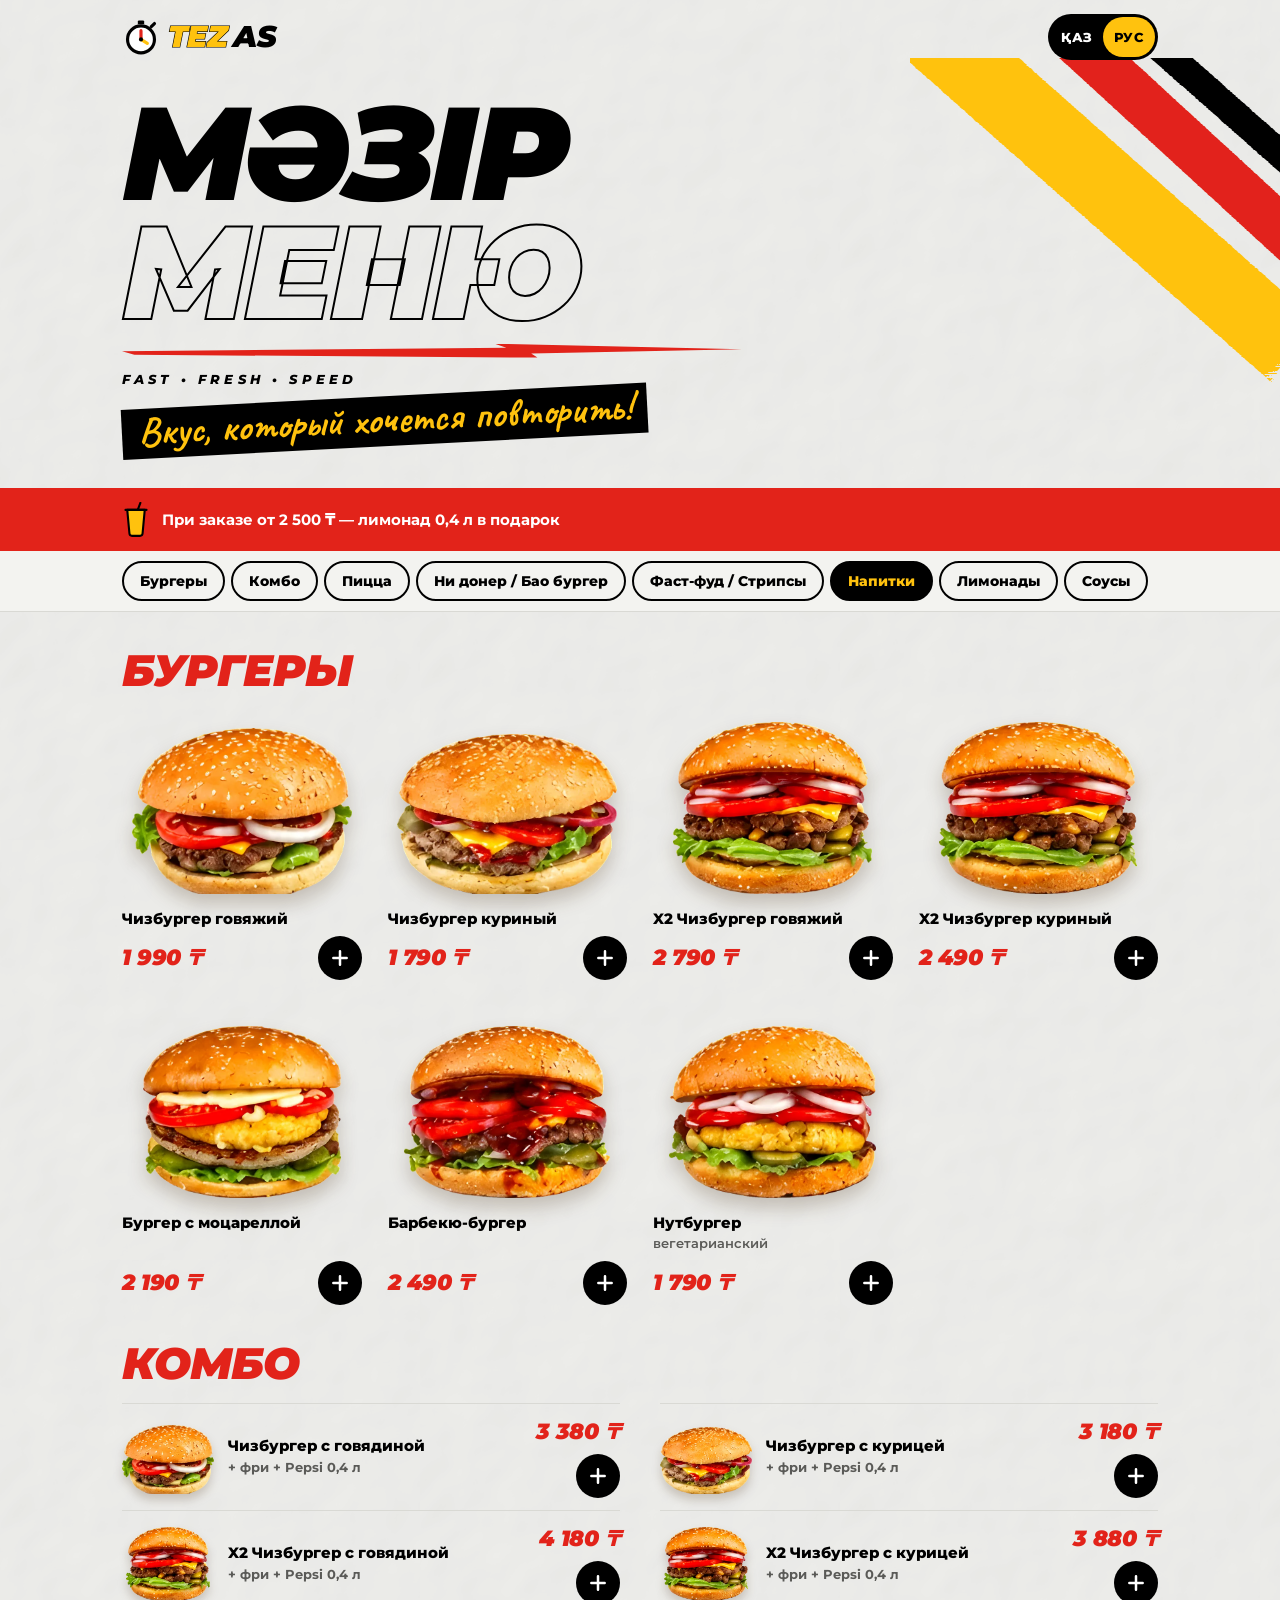
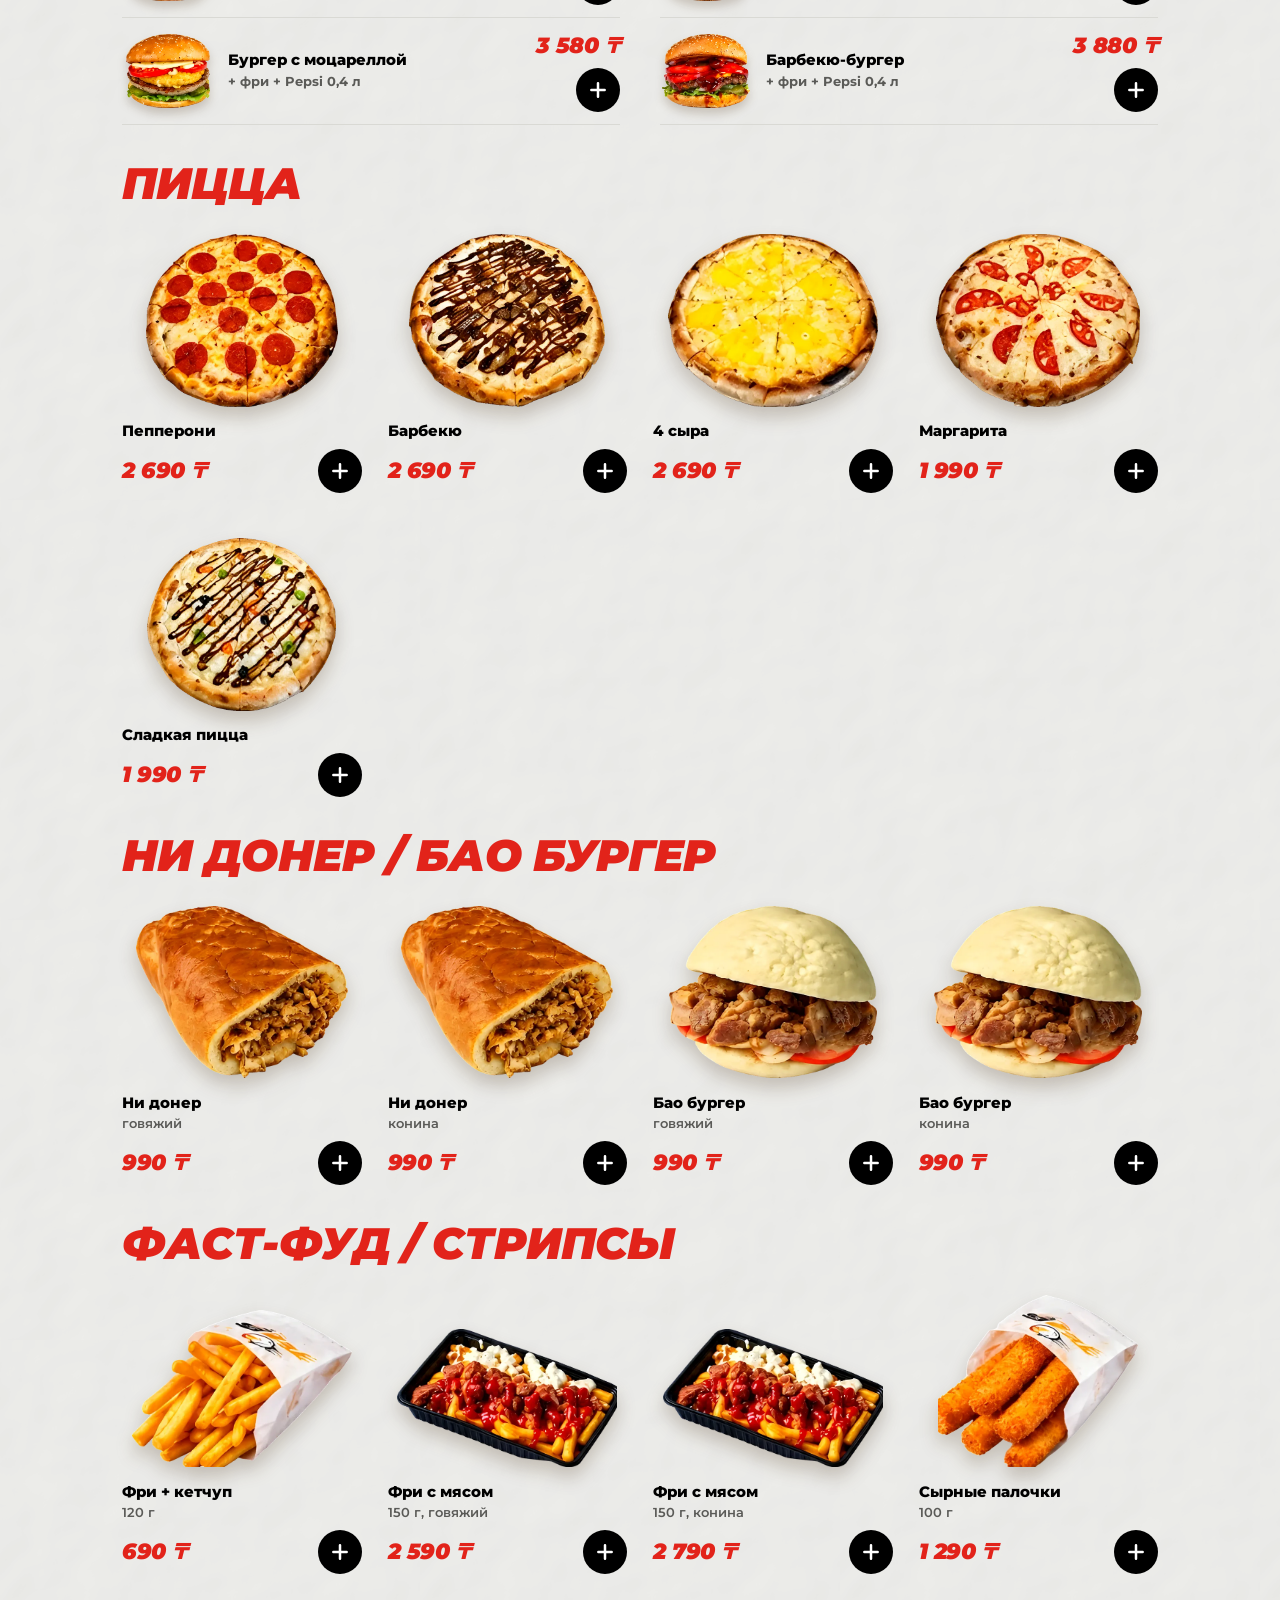
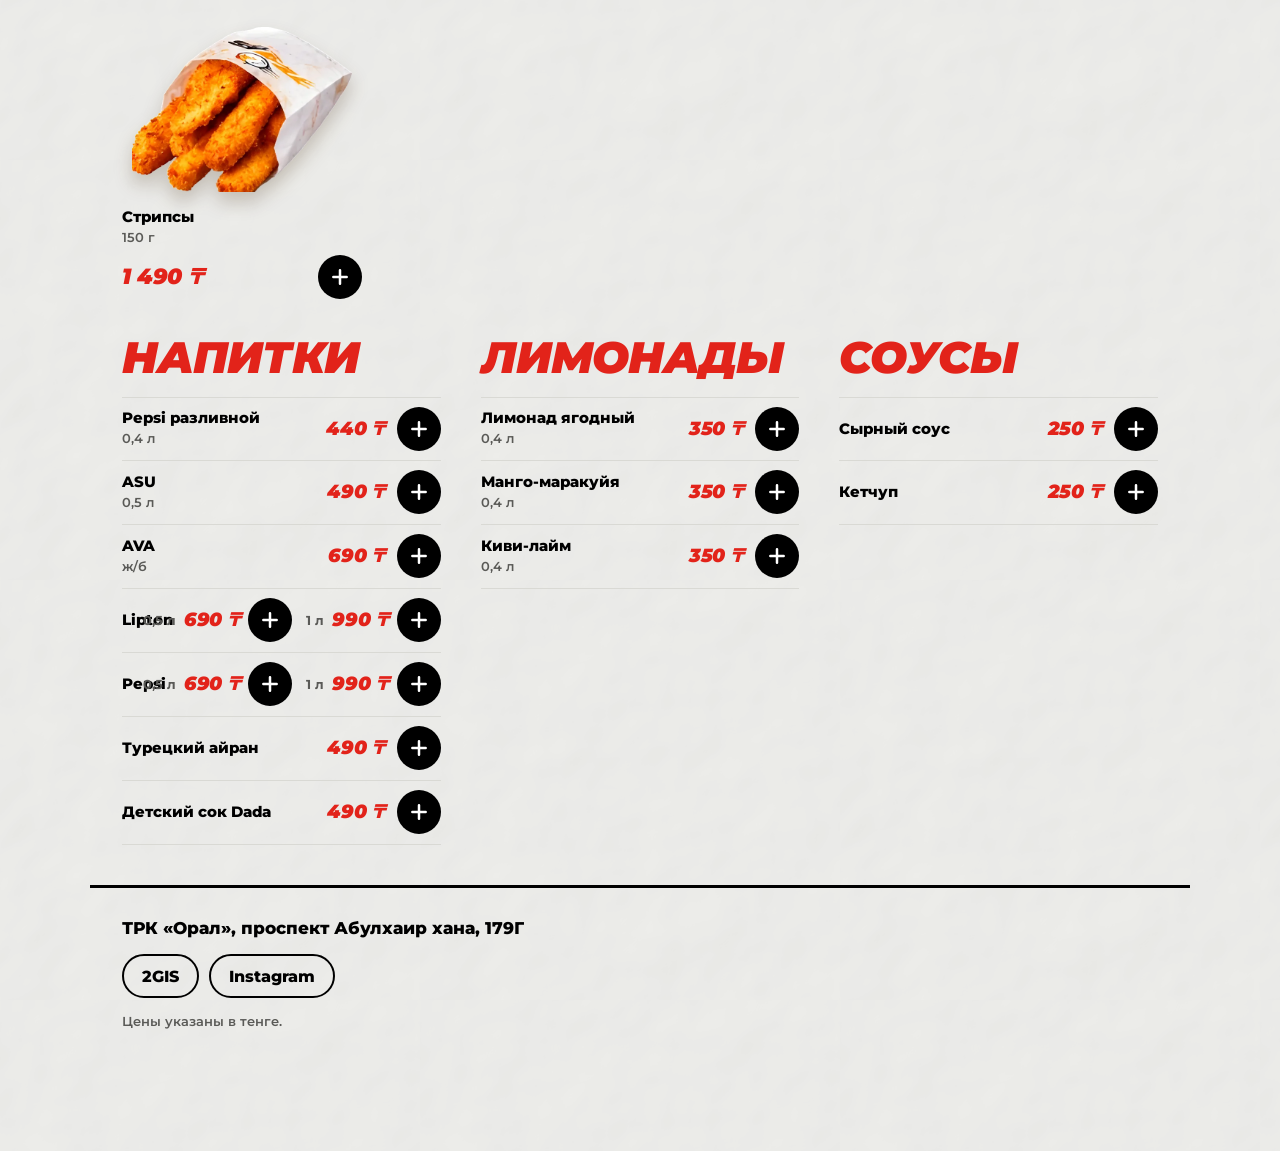
==== index.html @ c3346113 "Add TEZAS QR menu site Static bilingual (KZ/RU) menu for TEZAS, TRK "Oral", Uralsk: burgers, combos," ====
<!doctype html>
<html lang="kk">
<head>
<meta charset="utf-8">
<meta name="viewport" content="width=device-width, initial-scale=1, viewport-fit=cover">
<meta name="theme-color" content="#000000">
<title>TEZAS — Мәзір / Меню</title>
<meta name="description" content="Меню TEZAS в ТРК «Орал», Уральск: бургеры, комбо, пицца, донер, фри и напитки.">
<link rel="preload" href="fonts/montserrat-italic-cyrillic.woff2" as="font" type="font/woff2" crossorigin>
<link rel="preload" href="fonts/montserrat-normal-cyrillic.woff2" as="font" type="font/woff2" crossorigin>
<link rel="stylesheet" href="fonts/fonts.css">
<link rel="stylesheet" href="styles.css">
<link rel="icon" href="data:image/svg+xml,%3Csvg xmlns='http://www.w3.org/2000/svg' viewBox='0 0 32 32'%3E%3Crect width='32' height='32' rx='7' fill='%23000'/%3E%3Ctext x='16' y='23' font-family='Arial' font-weight='900' font-style='italic' font-size='17' text-anchor='middle' fill='%23FFC20E'%3ET%3C/text%3E%3C/svg%3E">
</head>
<body>
<svg width="0" height="0" style="position:absolute" aria-hidden="true">
  <defs>
    <filter id="brush" x="-5%" y="-20%" width="110%" height="140%">
      <feTurbulence type="fractalNoise" baseFrequency="0.035 0.9" numOctaves="2" seed="4"/>
      <feDisplacementMap in="SourceGraphic" scale="14"/>
    </filter>
  </defs>
</svg>

<header class="hero">
  <svg class="slashes" viewBox="0 0 400 300" preserveAspectRatio="xMaxYMin meet" aria-hidden="true">
    <g filter="url(#brush)">
      <path class="s s1" d="M150 -20 L410 210" />
      <path class="s s2" d="M235 -30 L420 140" />
      <path class="s s3" d="M300 -20 L430 95" />
    </g>
  </svg>

  <div class="hero__in">
  <div class="hero__bar">
    <a class="wordmark" href="#top" aria-label="TEZAS">
      <svg class="watch" viewBox="0 0 48 48" aria-hidden="true">
        <circle cx="24" cy="27" r="17" fill="#fff" stroke="#000" stroke-width="4"/>
        <rect x="20" y="3" width="8" height="5" rx="1.5" fill="#000"/>
        <path d="M37 11l4-4" stroke="#000" stroke-width="4" stroke-linecap="round"/>
        <path d="M24 27V16" stroke="#E2231A" stroke-width="4" stroke-linecap="round"/>
        <path d="M24 27l8 5" stroke="#FFC20E" stroke-width="4" stroke-linecap="round"/>
        <circle cx="24" cy="27" r="2.6" fill="#000"/>
      </svg>
      <span class="wordmark__tez">TEZ</span><span class="wordmark__as">AS</span>
    </a>
    <div class="lang" role="group" aria-label="Тіл / Язык">
      <button type="button" data-lang="kk">ҚАЗ</button>
      <button type="button" data-lang="ru">РУС</button>
    </div>
  </div>

  <h1 class="hero__title" id="top">
    <span class="hero__kk">Мәзір</span><span class="hero__ru">Меню</span>
  </h1>
  <p class="hero__tag">Fast • Fresh • Speed</p>
  <p class="sticker" data-t="slogan"></p>
  </div>
</header>

<aside class="promo" aria-live="polite">
  <svg class="promo__cup" viewBox="0 0 32 40" aria-hidden="true">
    <path d="M6 9h20l-2.5 27a3 3 0 0 1-3 2.7h-9a3 3 0 0 1-3-2.7z" fill="#FFC20E" stroke="#000" stroke-width="2.4" stroke-linejoin="round"/>
    <path d="M4 9h24" stroke="#000" stroke-width="2.4" stroke-linecap="round"/>
    <path d="M18 9l3-8" stroke="#000" stroke-width="2.4" stroke-linecap="round"/>
  </svg>
  <p data-t="promo"></p>
</aside>

<nav class="tabs" aria-label="Категории">
  <div class="tabs__track" id="tabs"></div>
</nav>

<main id="menu"></main>

<footer class="foot">
  <p class="foot__addr" id="addr"></p>
  <p class="foot__links">
    <a id="gis" target="_blank" rel="noopener">2GIS</a>
    <a id="ig" target="_blank" rel="noopener">Instagram</a>
  </p>
  <p class="foot__note" data-t="note"></p>
</footer>

<div class="tray" id="tray" hidden>
  <button type="button" class="tray__bar" id="trayOpen" aria-controls="sheet" aria-expanded="false">
    <svg class="tray__cup" viewBox="0 0 32 40" aria-hidden="true">
      <defs><clipPath id="cupClip"><path d="M6 9h20l-2.5 27a3 3 0 0 1-3 2.7h-9a3 3 0 0 1-3-2.7z"/></clipPath></defs>
      <rect id="cupFill" x="0" y="40" width="32" height="40" fill="#FFC20E" clip-path="url(#cupClip)"/>
      <path d="M6 9h20l-2.5 27a3 3 0 0 1-3 2.7h-9a3 3 0 0 1-3-2.7z" fill="none" stroke="#fff" stroke-width="2.4" stroke-linejoin="round"/>
      <path d="M4 9h24M18 9l3-8" stroke="#fff" stroke-width="2.4" stroke-linecap="round"/>
    </svg>
    <span class="tray__text">
      <span class="tray__goal" id="trayGoal"></span>
      <span class="tray__count" id="trayCount"></span>
    </span>
    <span class="tray__sum" id="traySum"></span>
  </button>
</div>

<div class="sheet" id="sheet" role="dialog" aria-modal="true" aria-labelledby="sheetTitle" hidden>
  <div class="sheet__scrim" data-close></div>
  <section class="sheet__panel">
    <header class="sheet__head">
      <h2 id="sheetTitle" data-t="listTitle"></h2>
      <button type="button" class="icon-btn" data-close data-t-label="close">
        <svg viewBox="0 0 24 24" aria-hidden="true"><path d="M6 6l12 12M18 6L6 18" stroke="currentColor" stroke-width="2.6" stroke-linecap="round"/></svg>
      </button>
    </header>
    <ul class="sheet__list" id="sheetList"></ul>
    <div class="sheet__total"><span data-t="total"></span><strong id="sheetSum"></strong></div>
    <p class="sheet__gift" id="sheetGift"></p>
    <p class="sheet__hint" data-t="showCashier"></p>
    <button type="button" class="sheet__clear" id="clearAll" data-t="clear"></button>
  </section>
</div>

<script src="data.js"></script>
<script src="app.js"></script>
</body>
</html>
---- fonts/fonts.css ----
/* cyrillic-ext */
@font-face {
  font-family: 'Caveat';
  font-style: normal;
  font-weight: 700;
  font-display: swap;
  src: url("caveat-normal-cyrillic-ext.woff2") format('woff2');
  unicode-range: U+0460-052F, U+1C80-1C8A, U+20B4, U+2DE0-2DFF, U+A640-A69F, U+FE2E-FE2F;
}
/* cyrillic */
@font-face {
  font-family: 'Caveat';
  font-style: normal;
  font-weight: 700;
  font-display: swap;
  src: url("caveat-normal-cyrillic.woff2") format('woff2');
  unicode-range: U+0301, U+0400-045F, U+0490-0491, U+04B0-04B1, U+2116;
}
/* latin */
@font-face {
  font-family: 'Caveat';
  font-style: normal;
  font-weight: 700;
  font-display: swap;
  src: url("caveat-normal-latin.woff2") format('woff2');
  unicode-range: U+0000-00FF, U+0131, U+0152-0153, U+02BB-02BC, U+02C6, U+02DA, U+02DC, U+0304, U+0308, U+0329, U+2000-206F, U+20AC, U+2122, U+2191, U+2193, U+2212, U+2215, U+FEFF, U+FFFD;
}
/* cyrillic-ext */
@font-face {
  font-family: 'Montserrat';
  font-style: italic;
  font-weight: 800 900;
  font-display: swap;
  src: url("montserrat-italic-cyrillic-ext.woff2") format('woff2');
  unicode-range: U+0460-052F, U+1C80-1C8A, U+20B4, U+2DE0-2DFF, U+A640-A69F, U+FE2E-FE2F;
}
/* cyrillic */
@font-face {
  font-family: 'Montserrat';
  font-style: italic;
  font-weight: 800 900;
  font-display: swap;
  src: url("montserrat-italic-cyrillic.woff2") format('woff2');
  unicode-range: U+0301, U+0400-045F, U+0490-0491, U+04B0-04B1, U+2116;
}
/* latin */
@font-face {
  font-family: 'Montserrat';
  font-style: italic;
  font-weight: 800 900;
  font-display: swap;
  src: url("montserrat-italic-latin.woff2") format('woff2');
  unicode-range: U+0000-00FF, U+0131, U+0152-0153, U+02BB-02BC, U+02C6, U+02DA, U+02DC, U+0304, U+0308, U+0329, U+2000-206F, U+20AC, U+2122, U+2191, U+2193, U+2212, U+2215, U+FEFF, U+FFFD;
}
/* cyrillic-ext */
@font-face {
  font-family: 'Montserrat';
  font-style: normal;
  font-weight: 500 900;
  font-display: swap;
  src: url("montserrat-normal-cyrillic-ext.woff2") format('woff2');
  unicode-range: U+0460-052F, U+1C80-1C8A, U+20B4, U+2DE0-2DFF, U+A640-A69F, U+FE2E-FE2F;
}
/* cyrillic */
@font-face {
  font-family: 'Montserrat';
  font-style: normal;
  font-weight: 500 900;
  font-display: swap;
  src: url("montserrat-normal-cyrillic.woff2") format('woff2');
  unicode-range: U+0301, U+0400-045F, U+0490-0491, U+04B0-04B1, U+2116;
}
/* latin */
@font-face {
  font-family: 'Montserrat';
  font-style: normal;
  font-weight: 500 900;
  font-display: swap;
  src: url("montserrat-normal-latin.woff2") format('woff2');
  unicode-range: U+0000-00FF, U+0131, U+0152-0153, U+02BB-02BC, U+02C6, U+02DA, U+02DC, U+0304, U+0308, U+0329, U+2000-206F, U+20AC, U+2122, U+2191, U+2193, U+2212, U+2215, U+FEFF, U+FFFD;
}
---- styles.css ----
:root {
  --paper: #f4f4f1;
  --white: #ffffff;
  --ink: #000000;
  --red: #e2231a;
  --red-deep: #c4130b;
  --yellow: #ffc20e;
  --grey: #5a5a57;
  --line: #d9d9d4;

  --font: "Montserrat", system-ui, -apple-system, "Segoe UI", sans-serif;
  --hand: "Caveat", "Montserrat", cursive;

  --pad: clamp(16px, 4.5vw, 32px);
  --max: 1100px;
  --tabs-h: 60px;
  --ease: cubic-bezier(.2, .8, .2, 1);
}

* { box-sizing: border-box; }
html { -webkit-text-size-adjust: 100%; scroll-padding-top: calc(var(--tabs-h) + 12px); }
body {
  margin: 0;
  font-family: var(--font);
  font-weight: 500;
  font-size: 16px;
  line-height: 1.45;
  color: var(--ink);
  background-color: var(--paper);
  /* мятая бумага, как на печатном меню */
  background-image: url("data:image/svg+xml,%3Csvg xmlns='http://www.w3.org/2000/svg' width='420' height='420'%3E%3Cfilter id='p'%3E%3CfeTurbulence type='fractalNoise' baseFrequency='0.012' numOctaves='3' seed='7'/%3E%3CfeDiffuseLighting lighting-color='%23fff' surfaceScale='2.2'%3E%3CfeDistantLight azimuth='45' elevation='58'/%3E%3C/feDiffuseLighting%3E%3C/filter%3E%3Crect width='100%25' height='100%25' filter='url(%23p)' opacity='.55'/%3E%3C/svg%3E");
  background-blend-mode: multiply;
}
img { display: block; max-width: 100%; }
button { font: inherit; color: inherit; cursor: pointer; }
a { color: inherit; }
:focus-visible { outline: 3px solid var(--ink); outline-offset: 3px; border-radius: 6px; }

/* ---------- Hero ---------- */
.hero {
  position: relative;
  overflow: hidden;
  padding: 14px var(--pad) 28px;
}
.hero__in { position: relative; z-index: 1; max-width: calc(var(--max) - 2 * var(--pad)); margin: 0 auto; }
.slashes {
  position: absolute;
  top: 58px; right: 0;
  width: min(74vw, 560px);
  height: auto;
  pointer-events: none;
  z-index: 0;
}
.slashes .s { fill: none; stroke-linecap: butt; }
.slashes .s1 { stroke: var(--yellow); stroke-width: 54; }
.slashes .s2 { stroke: var(--red); stroke-width: 34; }
.slashes .s3 { stroke: var(--ink); stroke-width: 20; }

.hero__bar {
  position: relative;
  z-index: 1;
  display: flex;
  align-items: center;
  justify-content: space-between;
  gap: 12px;
}
.wordmark {
  display: inline-flex;
  align-items: center;
  gap: 6px;
  text-decoration: none;
  font-weight: 900;
  font-style: italic;
  font-size: 30px;
  letter-spacing: -0.02em;
  line-height: 1;
}
.watch { width: 38px; height: 38px; margin-right: 2px; }
.wordmark__tez { color: var(--yellow); -webkit-text-stroke: 1.2px var(--ink); paint-order: stroke fill; }
.wordmark__as { color: var(--ink); }

.lang {
  display: inline-flex;
  background: var(--ink);
  border-radius: 999px;
  padding: 3px;
}
.lang button {
  border: 0;
  background: transparent;
  color: var(--white);
  font-weight: 800;
  font-size: 13px;
  letter-spacing: .04em;
  min-width: 52px;
  min-height: 40px;
  border-radius: 999px;
  transition: background-color .2s, color .2s;
}
.lang button[aria-pressed="true"] { background: var(--yellow); color: var(--ink); }
.lang button:focus-visible { outline-color: var(--yellow); outline-offset: 1px; }

.hero__title {
  position: relative;
  z-index: 1;
  margin: 34px 0 0;
  font-weight: 900;
  font-style: italic;
  font-size: clamp(52px, 15.5vw, 132px);
  line-height: .9;
  letter-spacing: -0.035em;
  text-transform: uppercase;
}
.hero__title span { display: block; }
.hero__title .hero__ru {
  color: transparent;
  -webkit-text-stroke: 2px var(--ink);
}
.hero__title::after {
  /* красный мазок-молния под заголовком */
  content: "";
  display: block;
  height: 14px;
  width: min(86%, 620px);
  margin-top: 12px;
  background: var(--red);
  clip-path: polygon(0 55%, 62% 30%, 60% 0, 100% 40%, 66% 70%, 67% 100%, 2% 80%);
}
.hero__tag {
  position: relative;
  z-index: 1;
  margin: 12px 0 0;
  font-weight: 800;
  font-style: italic;
  font-size: 13px;
  letter-spacing: .32em;
  text-transform: uppercase;
}
.sticker {
  position: relative;
  z-index: 1;
  display: inline-block;
  margin: 22px 0 0;
  padding: 2px 16px 6px;
  background: var(--ink);
  color: var(--yellow);
  font-family: var(--hand);
  font-weight: 700;
  font-size: clamp(26px, 7vw, 40px);
  line-height: 1.05;
  transform: rotate(-3deg);
  transform-origin: left center;
  max-width: 92%;
}

/* ---------- Promo ---------- */
.promo {
  display: flex;
  align-items: center;
  gap: 12px;
  padding: 14px max(var(--pad), calc((100% - var(--max)) / 2 + var(--pad)));
  background: var(--red);
  color: var(--white);
  font-weight: 700;
  font-size: 15px;
  line-height: 1.3;
}
.promo p { margin: 0; }
.promo__cup { flex: none; width: 28px; height: 35px; }

/* ---------- Tabs ---------- */
.tabs {
  position: sticky;
  top: 0;
  z-index: 20;
  background: rgba(244, 244, 241, .94);
  -webkit-backdrop-filter: saturate(1.4) blur(10px);
  backdrop-filter: saturate(1.4) blur(10px);
  border-bottom: 1px solid var(--line);
}
.tabs__track {
  display: flex;
  gap: 6px;
  max-width: var(--max);
  margin: 0 auto;
  padding: 10px var(--pad);
  overflow-x: auto;
  scrollbar-width: none;
  scroll-padding-inline: var(--pad);
}
.tabs__track::-webkit-scrollbar { display: none; }
.tab {
  flex: none;
  min-height: 40px;
  padding: 0 16px;
  border: 2px solid var(--ink);
  border-radius: 999px;
  background: transparent;
  font-weight: 800;
  font-size: 14px;
  text-decoration: none;
  display: inline-flex;
  align-items: center;
  white-space: nowrap;
  transition: background-color .18s, color .18s;
}
.tab[aria-current="true"] { background: var(--ink); color: var(--yellow); }

/* ---------- Sections ---------- */
main {
  max-width: var(--max);
  margin: 0 auto;
  padding: 0 var(--pad) 40px;
}
.cat { padding-top: 36px; }
.cat__title {
  margin: 0 0 18px;
  font-weight: 900;
  font-style: italic;
  font-size: clamp(28px, 7.4vw, 44px);
  line-height: 1;
  letter-spacing: -0.02em;
  text-transform: uppercase;
  color: var(--red);
}
.cat__sub { margin: -10px 0 18px; color: var(--grey); font-weight: 600; font-size: 14px; }

/* Сетка с фото: без карточек, еда лежит прямо на бумаге */
.grid {
  list-style: none;
  margin: 0;
  padding: 0;
  display: grid;
  grid-template-columns: repeat(2, minmax(0, 1fr));
  gap: 26px 16px;
}
@media (min-width: 720px) { .grid { grid-template-columns: repeat(3, 1fr); gap: 34px 26px; } }
@media (min-width: 1000px) { .grid { grid-template-columns: repeat(4, 1fr); } }

.dish { display: flex; flex-direction: column; }
.dish__photo {
  position: relative;
  aspect-ratio: 5 / 4;
  max-width: 280px;
  margin-bottom: 8px;
}
.dish__photo img, .combo img {
  object-fit: contain;
  object-position: center bottom;
  /* фото без фона: еда лежит на бумаге и отбрасывает мягкую тень */
  filter: drop-shadow(0 10px 9px rgba(60, 30, 0, .22));
}
.dish__photo img { position: absolute; inset: 6% 4% 4%; width: 92%; height: 90%; }
.dish__name {
  margin: 0;
  font-weight: 800;
  font-size: 15px;
  line-height: 1.22;
  hyphens: auto;
}
.dish__note { margin: 2px 0 0; font-size: 13px; color: var(--grey); font-weight: 600; }
.dish__foot {
  margin-top: auto;
  padding-top: 8px;
  display: flex;
  align-items: center;
  justify-content: space-between;
  gap: 8px;
}
.price {
  font-weight: 900;
  font-style: italic;
  font-size: 22px;
  letter-spacing: -0.02em;
  color: var(--red);
  white-space: nowrap;
}

/* Кнопка "+" и счётчик */
.add {
  position: relative;
  flex: none;
  width: 44px;
  height: 44px;
  border: 0;
  border-radius: 50%;
  background: var(--ink);
  color: var(--white);
  display: grid;
  place-items: center;
  transition: transform .15s var(--ease), background-color .2s;
}
.add svg { width: 20px; height: 20px; }
.add:active { transform: scale(.9); }
.add[data-count]::after {
  content: attr(data-count);
  position: absolute;
  top: -6px; right: -6px;
  min-width: 22px; height: 22px;
  padding: 0 5px;
  border-radius: 11px;
  background: var(--yellow);
  color: var(--ink);
  border: 2px solid var(--paper);
  font-weight: 900;
  font-size: 12px;
  line-height: 18px;
  text-align: center;
}
.add.bump { animation: bump .32s var(--ease); }
@keyframes bump { 40% { transform: scale(1.18); } }

/* Комбо: строка с фото и составом */
.combo { list-style: none; margin: 0; padding: 0; }
.combo li {
  display: grid;
  grid-template-columns: 92px 1fr auto;
  align-items: center;
  gap: 14px;
  padding: 12px 0;
  border-bottom: 1px solid var(--line);
}
.combo li:first-child { border-top: 1px solid var(--line); }
.combo img { width: 92px; height: auto; aspect-ratio: 5/4; filter: drop-shadow(0 6px 5px rgba(60, 30, 0, .2)); }
.combo .dish__name { font-size: 15px; }
.combo .with { margin: 3px 0 0; font-size: 13px; font-weight: 700; color: var(--grey); }
.combo .side { display: flex; flex-direction: column; align-items: flex-end; gap: 6px; }
@media (min-width: 720px) {
  .combo { display: grid; grid-template-columns: 1fr 1fr; column-gap: 40px; }
  .combo li:nth-child(2) { border-top: 1px solid var(--line); }
}

/* Текстовые списки: напитки, лимонады, соусы */
.list { list-style: none; margin: 0; padding: 0; }
.list li {
  display: flex;
  align-items: center;
  gap: 12px;
  min-height: 64px;
  padding: 8px 0;
  border-bottom: 1px solid var(--line);
}
.list li:first-child { border-top: 1px solid var(--line); }
.list .grow { flex: 1; min-width: 0; }
.list .price { font-size: 19px; }
.list .vars { display: flex; gap: 14px; flex-wrap: wrap; justify-content: flex-end; }
.list .var { display: flex; align-items: center; gap: 8px; }
.list .var small { font-weight: 700; font-size: 13px; color: var(--grey); }
@media (min-width: 720px) {
  .lists { display: grid; grid-template-columns: repeat(3, 1fr); gap: 0 40px; align-items: start; }
}

/* ---------- Footer ---------- */
.foot {
  max-width: var(--max);
  margin: 0 auto;
  padding: 28px var(--pad) calc(120px + env(safe-area-inset-bottom));
  border-top: 3px solid var(--ink);
}
.foot__addr { margin: 0; font-weight: 800; font-size: 17px; }
.foot__links { display: flex; gap: 10px; margin: 14px 0; }
.foot__links a {
  display: inline-flex; align-items: center;
  min-height: 44px; padding: 0 18px;
  border: 2px solid var(--ink); border-radius: 999px;
  font-weight: 800; text-decoration: none;
}
.foot__note { margin: 0; color: var(--grey); font-size: 13px; font-weight: 600; }

/* ---------- Tray (подсчёт суммы) ---------- */
.tray {
  position: fixed;
  left: 0; right: 0; bottom: 0;
  z-index: 30;
  padding: 0 12px calc(12px + env(safe-area-inset-bottom));
  pointer-events: none;
}
.tray[hidden] { display: none; }
.tray__bar {
  pointer-events: auto;
  width: 100%;
  max-width: 560px;
  margin: 0 auto;
  display: flex;
  align-items: center;
  gap: 12px;
  min-height: 64px;
  padding: 10px 18px 10px 14px;
  border: 0;
  border-radius: 18px;
  background: var(--ink);
  color: var(--white);
  text-align: left;
  box-shadow: 0 10px 30px -10px rgba(0, 0, 0, .55);
  animation: rise .35s var(--ease);
}
@keyframes rise { from { transform: translateY(120%); } }
.tray__cup { flex: none; width: 30px; height: 38px; }
#cupFill { transition: y .45s var(--ease); }
.tray__text { flex: 1; min-width: 0; display: flex; flex-direction: column; }
.tray__goal { font-weight: 700; font-size: 14px; line-height: 1.25; }
.tray__goal.done { color: var(--yellow); }
.tray__count { font-size: 12px; color: #bdbdb8; font-weight: 600; }
.tray__sum { font-weight: 900; font-style: italic; font-size: 20px; white-space: nowrap; color: var(--yellow); }

/* ---------- Sheet ---------- */
.sheet { position: fixed; inset: 0; z-index: 40; }
.sheet[hidden] { display: none; }
.sheet__scrim { position: absolute; inset: 0; background: rgba(0, 0, 0, .5); animation: fade .25s; }
@keyframes fade { from { opacity: 0; } }
.sheet__panel {
  position: absolute;
  left: 0; right: 0; bottom: 0;
  max-width: 560px;
  margin: 0 auto;
  max-height: 86vh;
  overflow-y: auto;
  background: var(--white);
  border-radius: 22px 22px 0 0;
  padding: 8px 20px calc(22px + env(safe-area-inset-bottom));
  animation: rise .3s var(--ease);
}
.sheet__head { display: flex; align-items: center; justify-content: space-between; padding: 10px 0; }
.sheet__head h2 { margin: 0; font-weight: 900; font-style: italic; font-size: 24px; text-transform: uppercase; }
.icon-btn { width: 44px; height: 44px; border: 0; border-radius: 50%; background: var(--paper); display: grid; place-items: center; }
.icon-btn svg { width: 22px; height: 22px; }
.sheet__list { list-style: none; margin: 0; padding: 0; }
.sheet__list li {
  display: grid;
  grid-template-columns: 1fr auto;
  gap: 4px 12px;
  align-items: center;
  padding: 12px 0;
  border-bottom: 1px solid var(--line);
}
.sheet__list .nm { font-weight: 700; font-size: 15px; line-height: 1.25; }
.sheet__list .nm small { display: block; color: var(--grey); font-weight: 600; font-size: 13px; }
.sheet__list .lt { font-weight: 900; font-style: italic; font-size: 17px; text-align: right; }
.qty { display: inline-flex; align-items: center; gap: 2px; grid-column: 1; }
.qty button { width: 40px; height: 40px; border: 2px solid var(--ink); border-radius: 50%; background: var(--white); font-weight: 900; font-size: 20px; line-height: 1; }
.qty output { min-width: 34px; text-align: center; font-weight: 900; }
.sheet__total { display: flex; justify-content: space-between; align-items: baseline; padding: 16px 0 6px; font-weight: 800; font-size: 18px; }
.sheet__total strong { font-weight: 900; font-style: italic; font-size: 28px; color: var(--red); }
.sheet__gift { margin: 0; padding: 12px 14px; border-radius: 12px; background: var(--yellow); font-weight: 800; font-size: 15px; }
.sheet__gift.pending { background: var(--paper); font-weight: 700; }
.sheet__hint { margin: 14px 0 0; color: var(--grey); font-size: 14px; font-weight: 600; }
.sheet__clear { margin-top: 10px; min-height: 44px; padding: 0; border: 0; background: none; color: var(--red-deep); font-weight: 800; text-decoration: underline; text-underline-offset: 3px; }

/* ---------- Единственная анимация загрузки: мазки «влетают» ---------- */
@media (prefers-reduced-motion: no-preference) {
  .slashes .s { stroke-dasharray: 600; stroke-dashoffset: 600; animation: swipe .6s var(--ease) forwards; }
  .slashes .s2 { animation-delay: .12s; }
  .slashes .s3 { animation-delay: .24s; }
  @keyframes swipe { to { stroke-dashoffset: 0; } }
}
@media (prefers-reduced-motion: reduce) {
  *, *::before, *::after { animation: none !important; transition: none !important; scroll-behavior: auto !important; }
}
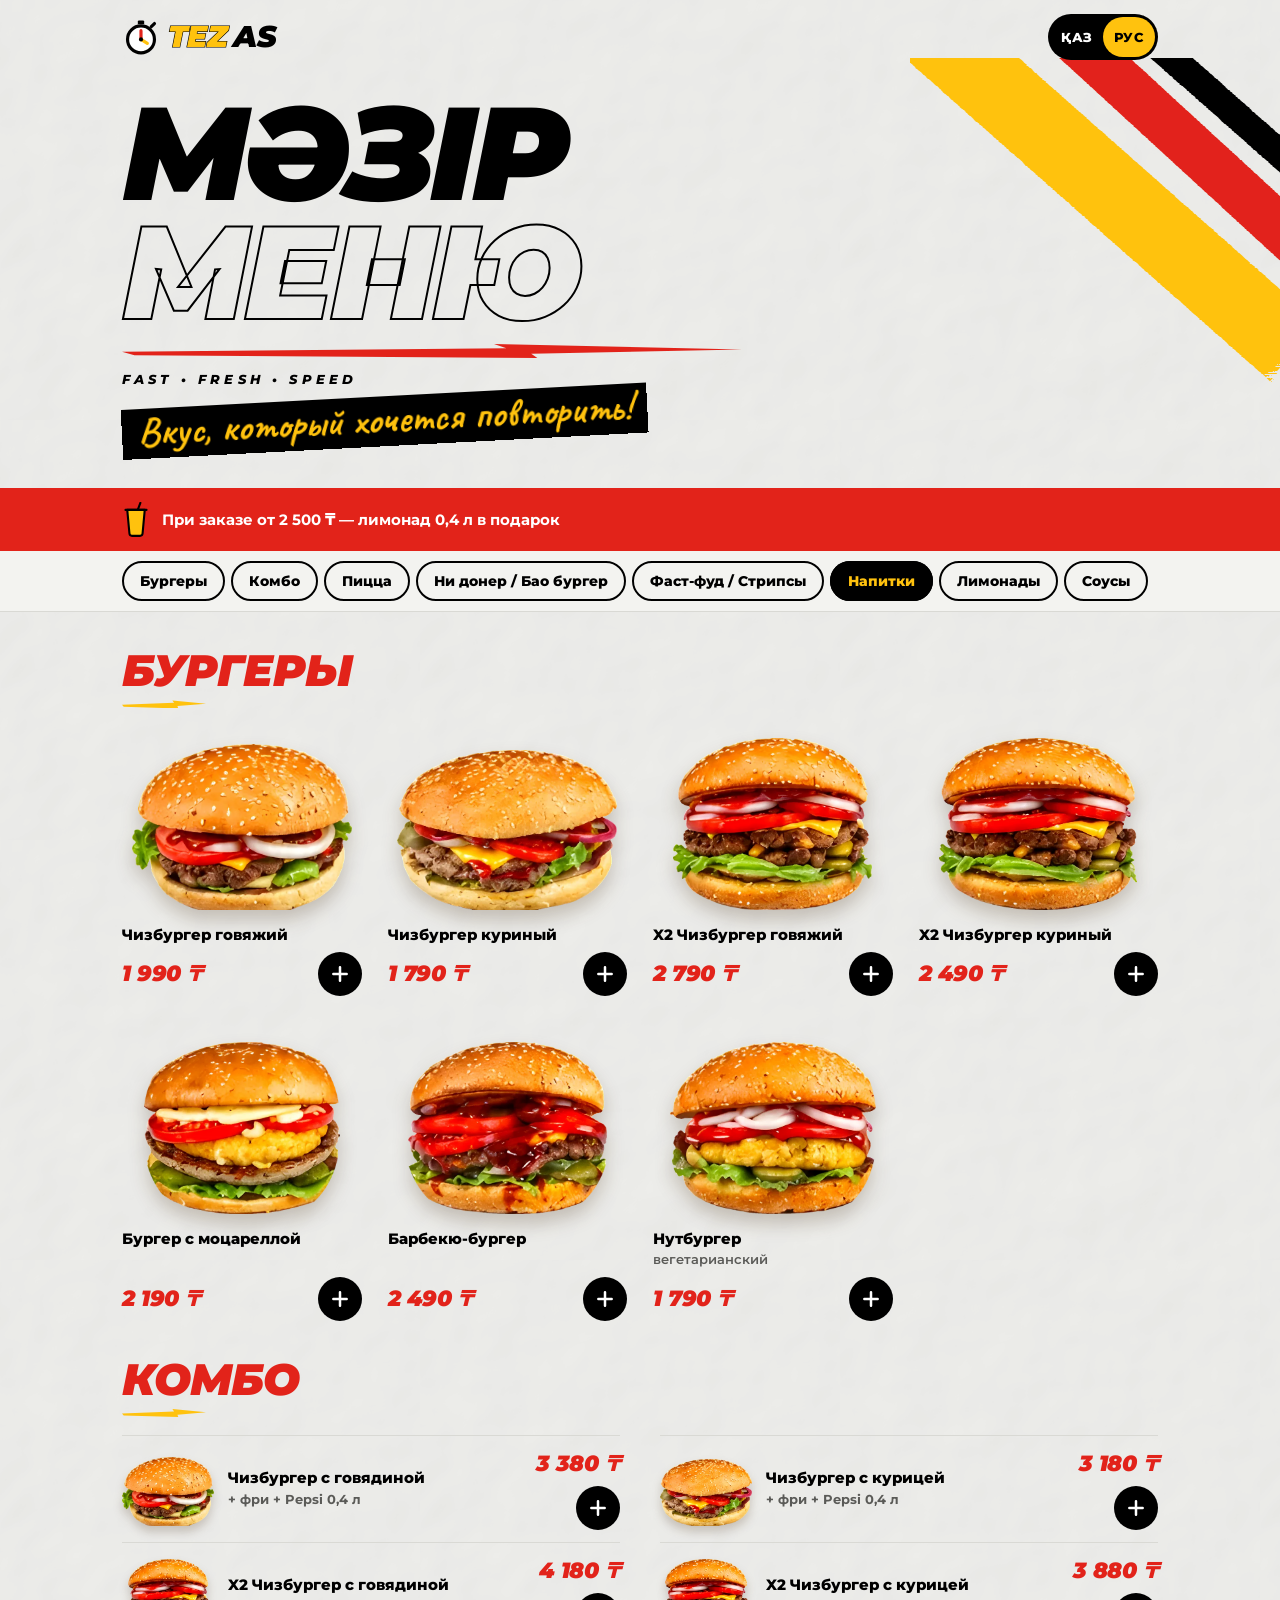
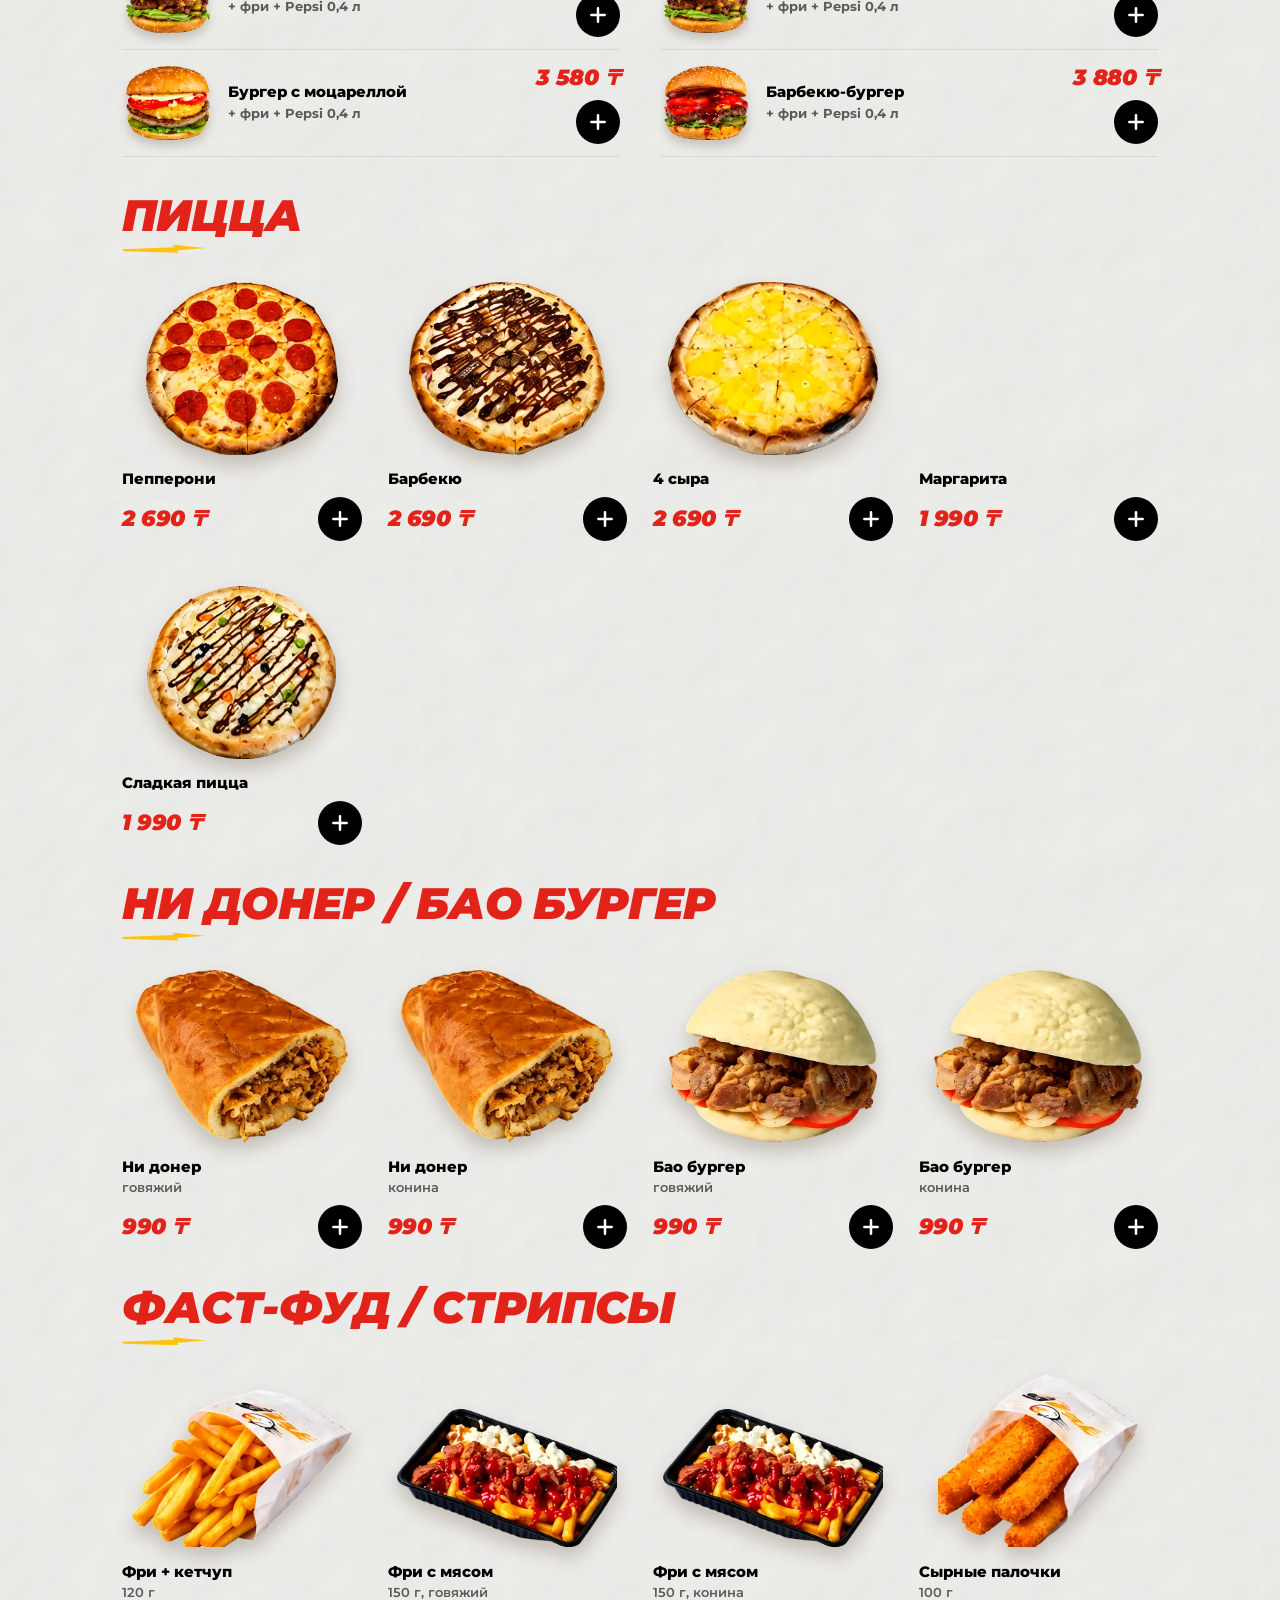
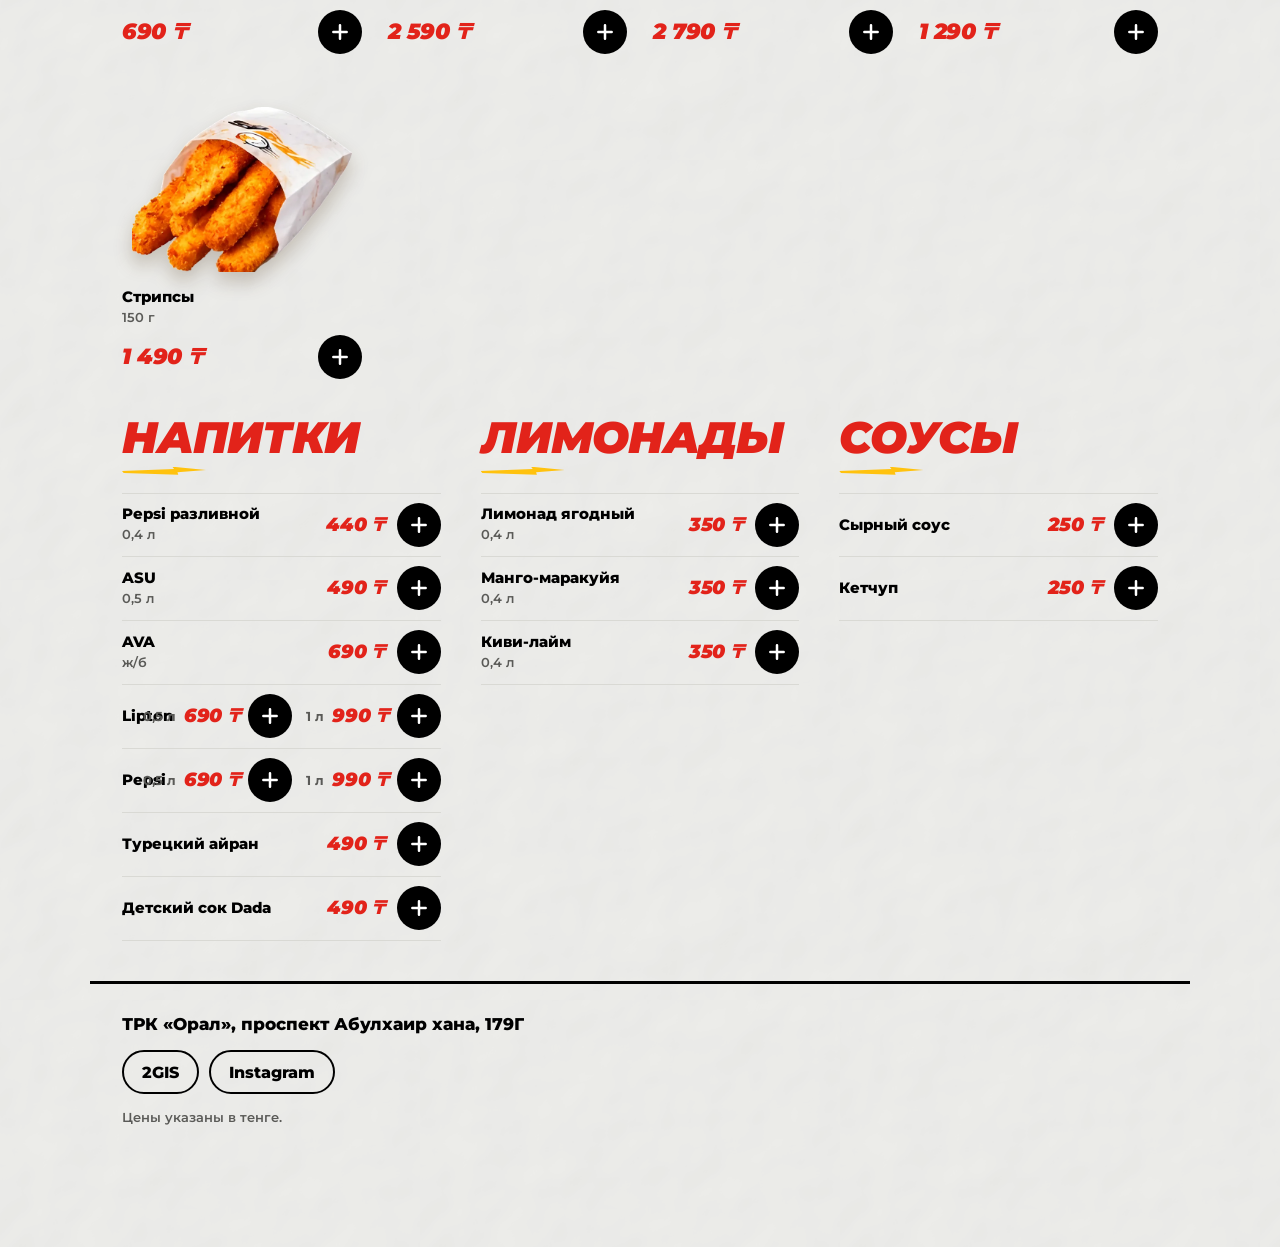
==== commit 16efd0f4: "Smooth clipped burger photos and add menu animations - Round off the straight clipped sides of the m" ====
--- a/index.html
+++ b/index.html
@@ -8,6 +8,7 @@
 <meta name="description" content="Меню TEZAS в ТРК «Орал», Уральск: бургеры, комбо, пицца, донер, фри и напитки.">
 <link rel="preload" href="fonts/montserrat-italic-cyrillic.woff2" as="font" type="font/woff2" crossorigin>
 <link rel="preload" href="fonts/montserrat-normal-cyrillic.woff2" as="font" type="font/woff2" crossorigin>
+<script>document.documentElement.classList.add("js")</script>
 <link rel="stylesheet" href="fonts/fonts.css">
 <link rel="stylesheet" href="styles.css">
 <link rel="icon" href="data:image/svg+xml,%3Csvg xmlns='http://www.w3.org/2000/svg' viewBox='0 0 32 32'%3E%3Crect width='32' height='32' rx='7' fill='%23000'/%3E%3Ctext x='16' y='23' font-family='Arial' font-weight='900' font-style='italic' font-size='17' text-anchor='middle' fill='%23FFC20E'%3ET%3C/text%3E%3C/svg%3E">
--- a/styles.css
+++ b/styles.css
@@ -179,6 +179,7 @@
   border-bottom: 1px solid var(--line);
 }
 .tabs__track {
+  position: relative;
   display: flex;
   gap: 6px;
   max-width: var(--max);
@@ -204,7 +205,21 @@
   white-space: nowrap;
   transition: background-color .18s, color .18s;
 }
-.tab[aria-current="true"] { background: var(--ink); color: var(--yellow); }
+.tab { position: relative; z-index: 1; }
+.tab[aria-current="true"] { color: var(--yellow); }
+/* чёрная «таблетка» переезжает под активную вкладку */
+.tabs__pill {
+  position: absolute;
+  z-index: 0;
+  top: 10px;
+  left: 0;
+  height: 40px;
+  border-radius: 999px;
+  background: var(--ink);
+  opacity: 0;
+  pointer-events: none;
+}
+.tabs__pill.on { opacity: 1; }
 
 /* ---------- Sections ---------- */
 main {
@@ -446,12 +461,142 @@
 .sheet__hint { margin: 14px 0 0; color: var(--grey); font-size: 14px; font-weight: 600; }
 .sheet__clear { margin-top: 10px; min-height: 44px; padding: 0; border: 0; background: none; color: var(--red-deep); font-weight: 800; text-decoration: underline; text-underline-offset: 3px; }
 
-/* ---------- Единственная анимация загрузки: мазки «влетают» ---------- */
+/* ---------- Движение ----------
+   Токены: вход — пружина, выход быстрее входа, шаг волны 45 мс.
+   При «уменьшить движение» всё ниже отключается. */
+:root {
+  --spring: cubic-bezier(.34, 1.56, .64, 1);
+  --out: cubic-bezier(.2, .8, .2, 1);
+  --in: cubic-bezier(.5, 0, .75, 0);
+  --step: 45ms;
+}
+
+/* Подчёркивание-молния у заголовков разделов */
+.cat__title::after {
+  content: "";
+  display: block;
+  width: 84px;
+  height: 8px;
+  margin-top: 8px;
+  background: var(--yellow);
+  clip-path: polygon(0 55%, 62% 30%, 60% 0, 100% 40%, 66% 70%, 67% 100%, 2% 80%);
+  transform-origin: left center;
+}
+
+/* Летящее в корзину фото и искры подарка */
+.fly {
+  position: fixed;
+  z-index: 60;
+  pointer-events: none;
+  object-fit: contain;
+  filter: drop-shadow(0 10px 10px rgba(0, 0, 0, .3));
+  will-change: transform, opacity;
+}
+.fly--dot {
+  display: grid;
+  place-items: center;
+  border-radius: 50%;
+  background: var(--yellow);
+  color: var(--ink);
+  border: 2px solid var(--ink);
+  font-weight: 900;
+  font-size: 14px;
+}
+.spark {
+  position: fixed;
+  z-index: 61;
+  width: 9px;
+  height: 14px;
+  border-radius: 2px;
+  pointer-events: none;
+  will-change: transform, opacity;
+}
+
 @media (prefers-reduced-motion: no-preference) {
-  .slashes .s { stroke-dasharray: 600; stroke-dashoffset: 600; animation: swipe .6s var(--ease) forwards; }
+  /* 1. Загрузка: одна сцена — мазки, заголовок «врезается», наклейка шлёпается */
+  .slashes .s { stroke-dasharray: 600; stroke-dashoffset: 600; animation: swipe .6s var(--out) forwards; }
   .slashes .s2 { animation-delay: .12s; }
   .slashes .s3 { animation-delay: .24s; }
   @keyframes swipe { to { stroke-dashoffset: 0; } }
+
+  .hero__bar { animation: drop .5s var(--out) both; }
+  .hero__title span { animation: slam .7s var(--spring) both; }
+  .hero__title .hero__kk { animation-delay: .12s; }
+  .hero__title .hero__ru { animation-delay: .24s; }
+  .hero__title::after { animation: draw .45s var(--out) .5s both; transform-origin: left center; }
+  .hero__tag { animation: track .7s var(--out) .55s both; }
+  .sticker { animation: slap .6s var(--spring) .75s both; }
+  .promo { animation: drop .5s var(--out) .9s both; }
+  .promo__cup { animation: wiggle .7s ease-out 1.35s both; transform-origin: 50% 90%; }
+
+  @keyframes drop { from { opacity: 0; transform: translateY(-14px); } }
+  @keyframes slam { from { opacity: 0; transform: translateX(-60px) skewX(-18deg); } }
+  @keyframes draw { from { transform: scaleX(0); } }
+  @keyframes track { from { opacity: 0; letter-spacing: .9em; } }
+  @keyframes slap { from { opacity: 0; transform: rotate(-16deg) scale(1.6); } }
+  @keyframes wiggle { 25% { transform: rotate(-16deg); } 55% { transform: rotate(10deg); } 80% { transform: rotate(-4deg); } }
+
+  /* 2. Прокрутка: блюдо «приземляется» на бумагу, текст подтягивается следом */
+  .js .dish.reveal .dish__photo img { opacity: 0; transform: translateY(-34px) scale(1.1) rotate(-6deg); }
+  .js .dish.reveal .dish__name,
+  .js .dish.reveal .dish__note,
+  .js .dish.reveal .dish__foot { opacity: 0; transform: translateY(10px); }
+  .js .dish.reveal.in .dish__photo img {
+    opacity: 1;
+    transform: none;
+    transition: opacity .3s var(--out) calc(var(--i) * var(--step)), transform .75s var(--spring) calc(var(--i) * var(--step));
+  }
+  .js .dish.reveal.in .dish__name,
+  .js .dish.reveal.in .dish__note,
+  .js .dish.reveal.in .dish__foot {
+    opacity: 1;
+    transform: none;
+    transition: opacity .4s var(--out), transform .5s var(--out);
+    transition-delay: calc(var(--i) * var(--step) + 140ms);
+  }
+
+  .js .combo li.reveal, .js .list li.reveal { opacity: 0; transform: translateX(-18px); }
+  .js .combo li.reveal.in, .js .list li.reveal.in {
+    opacity: 1;
+    transform: none;
+    transition: opacity .4s var(--out), transform .55s var(--spring);
+    transition-delay: calc(var(--i) * var(--step));
+  }
+  .js .combo li.reveal img { transform: scale(.6) rotate(-12deg); }
+  .js .combo li.reveal.in img { transform: none; transition: transform .6s var(--spring) calc(var(--i) * var(--step) + 80ms); }
+
+  .js .cat__title { opacity: 0; transform: translateX(-24px) skewX(-10deg); }
+  .js .cat__title.in { opacity: 1; transform: none; transition: opacity .35s var(--out), transform .6s var(--spring); }
+  .js .cat__title::after { transform: scaleX(0); }
+  .js .cat__title.in::after { transform: none; transition: transform .45s var(--out) .25s; }
+
+  /* 3. Отклик: вкладки, кнопки, фото под курсором */
+  .tabs__pill { transition: transform .45s var(--spring), width .45s var(--spring), opacity .2s; }
+  .tab { transition: color .25s var(--out); }
+  .add { transition: transform .18s var(--spring), background-color .2s; }
+  .add:active { transform: scale(.86); }
+  .add[data-count]::after { animation: badge .4s var(--spring); }
+  @keyframes badge { from { transform: scale(0); } }
+
+  /* после «приземления» убираем задержки волны, чтобы наведение откликалось сразу */
+  .js .dish.reveal.settled .dish__photo img { transition: transform .45s var(--spring), filter .45s var(--out); }
+
+  @media (hover: hover) and (pointer: fine) {
+    .dish__photo img { transition: transform .45s var(--spring), filter .45s var(--out); }
+    .dish:hover .dish__photo img,
+    .js .dish.reveal.settled:hover .dish__photo img {
+      transform: translateY(-8px) rotate(-3deg) scale(1.04);
+      filter: drop-shadow(0 18px 14px rgba(60, 30, 0, .26));
+    }
+    .add:hover { background: var(--red); }
+  }
+
+  /* 4. Шторка: открытие пружиной, закрытие быстрее */
+  .sheet.closing .sheet__panel { animation: sink .19s var(--in) forwards; }
+  .sheet.closing .sheet__scrim { animation: fadeout .19s linear forwards; }
+  @keyframes sink { to { transform: translateY(100%); } }
+  @keyframes fadeout { to { opacity: 0; } }
+  .sheet__panel { animation: rise .42s var(--spring); }
 }
 @media (prefers-reduced-motion: reduce) {
   *, *::before, *::after { animation: none !important; transition: none !important; scroll-behavior: auto !important; }
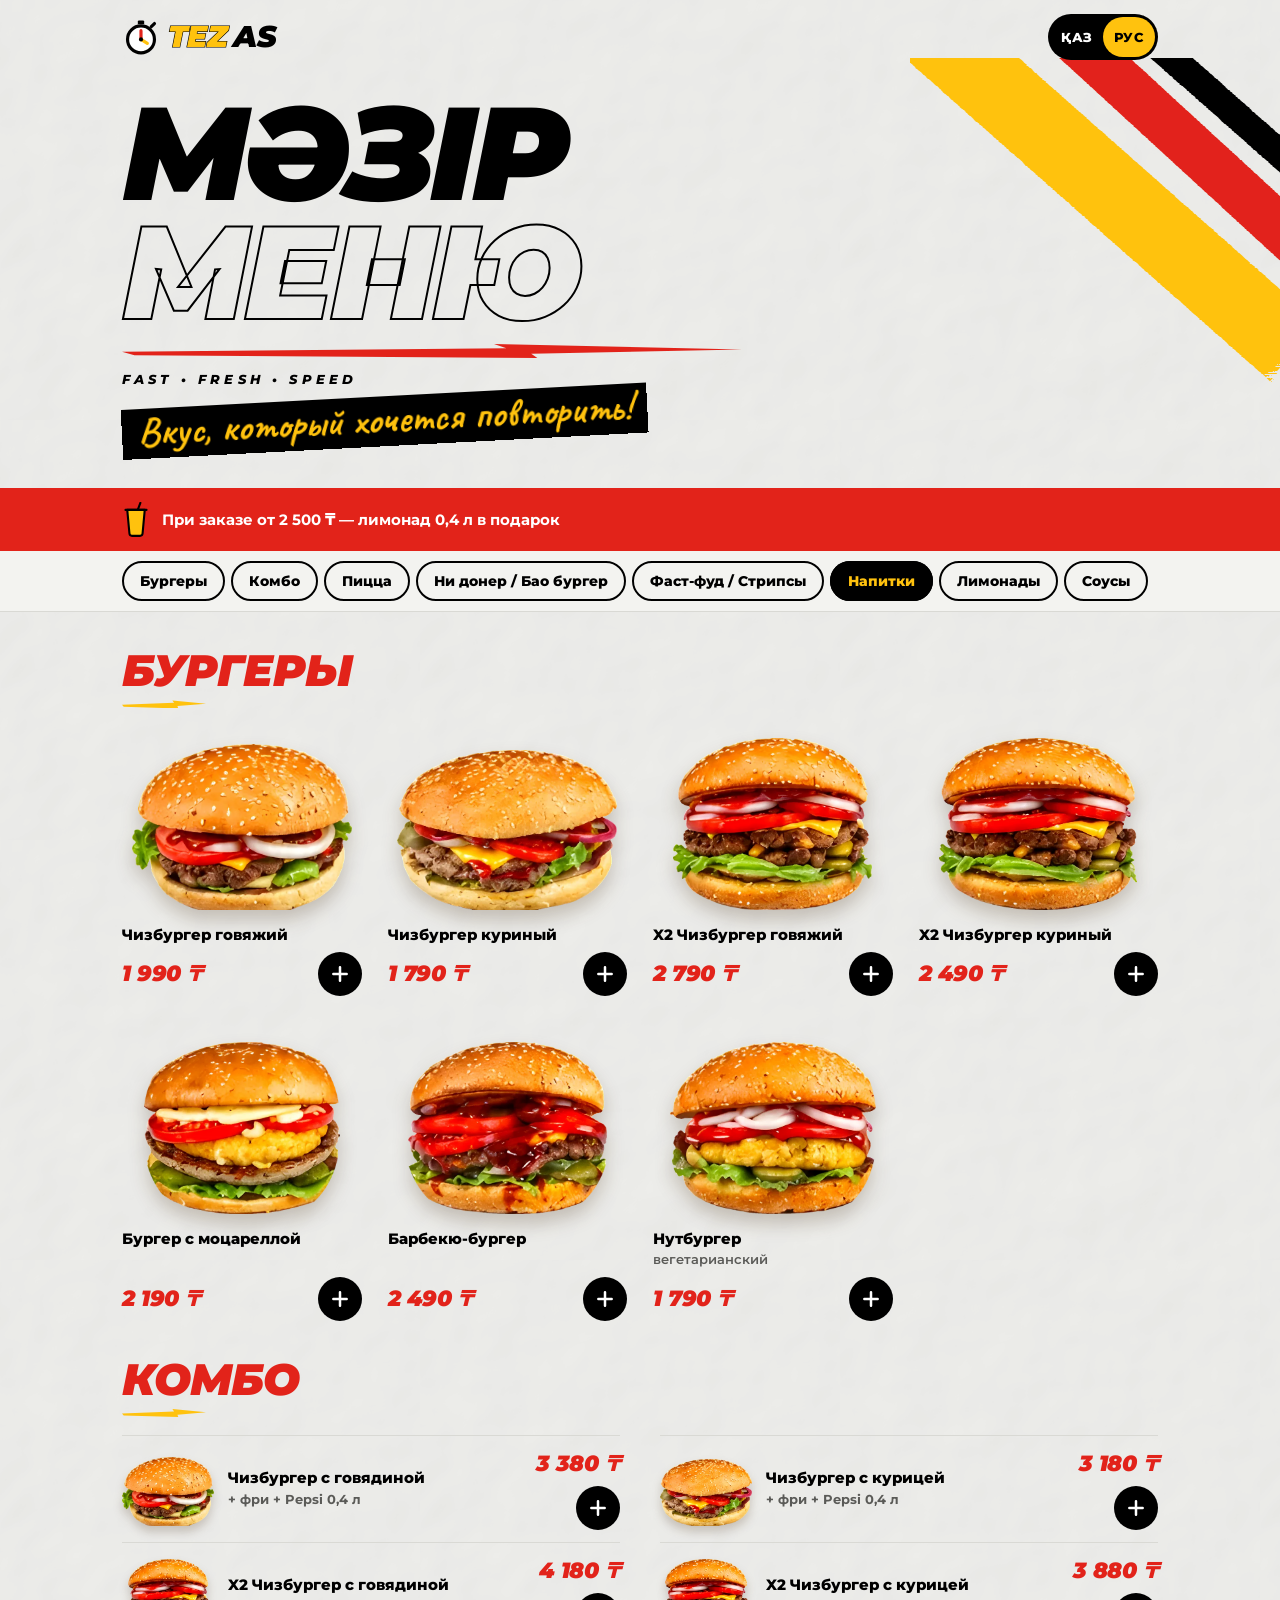
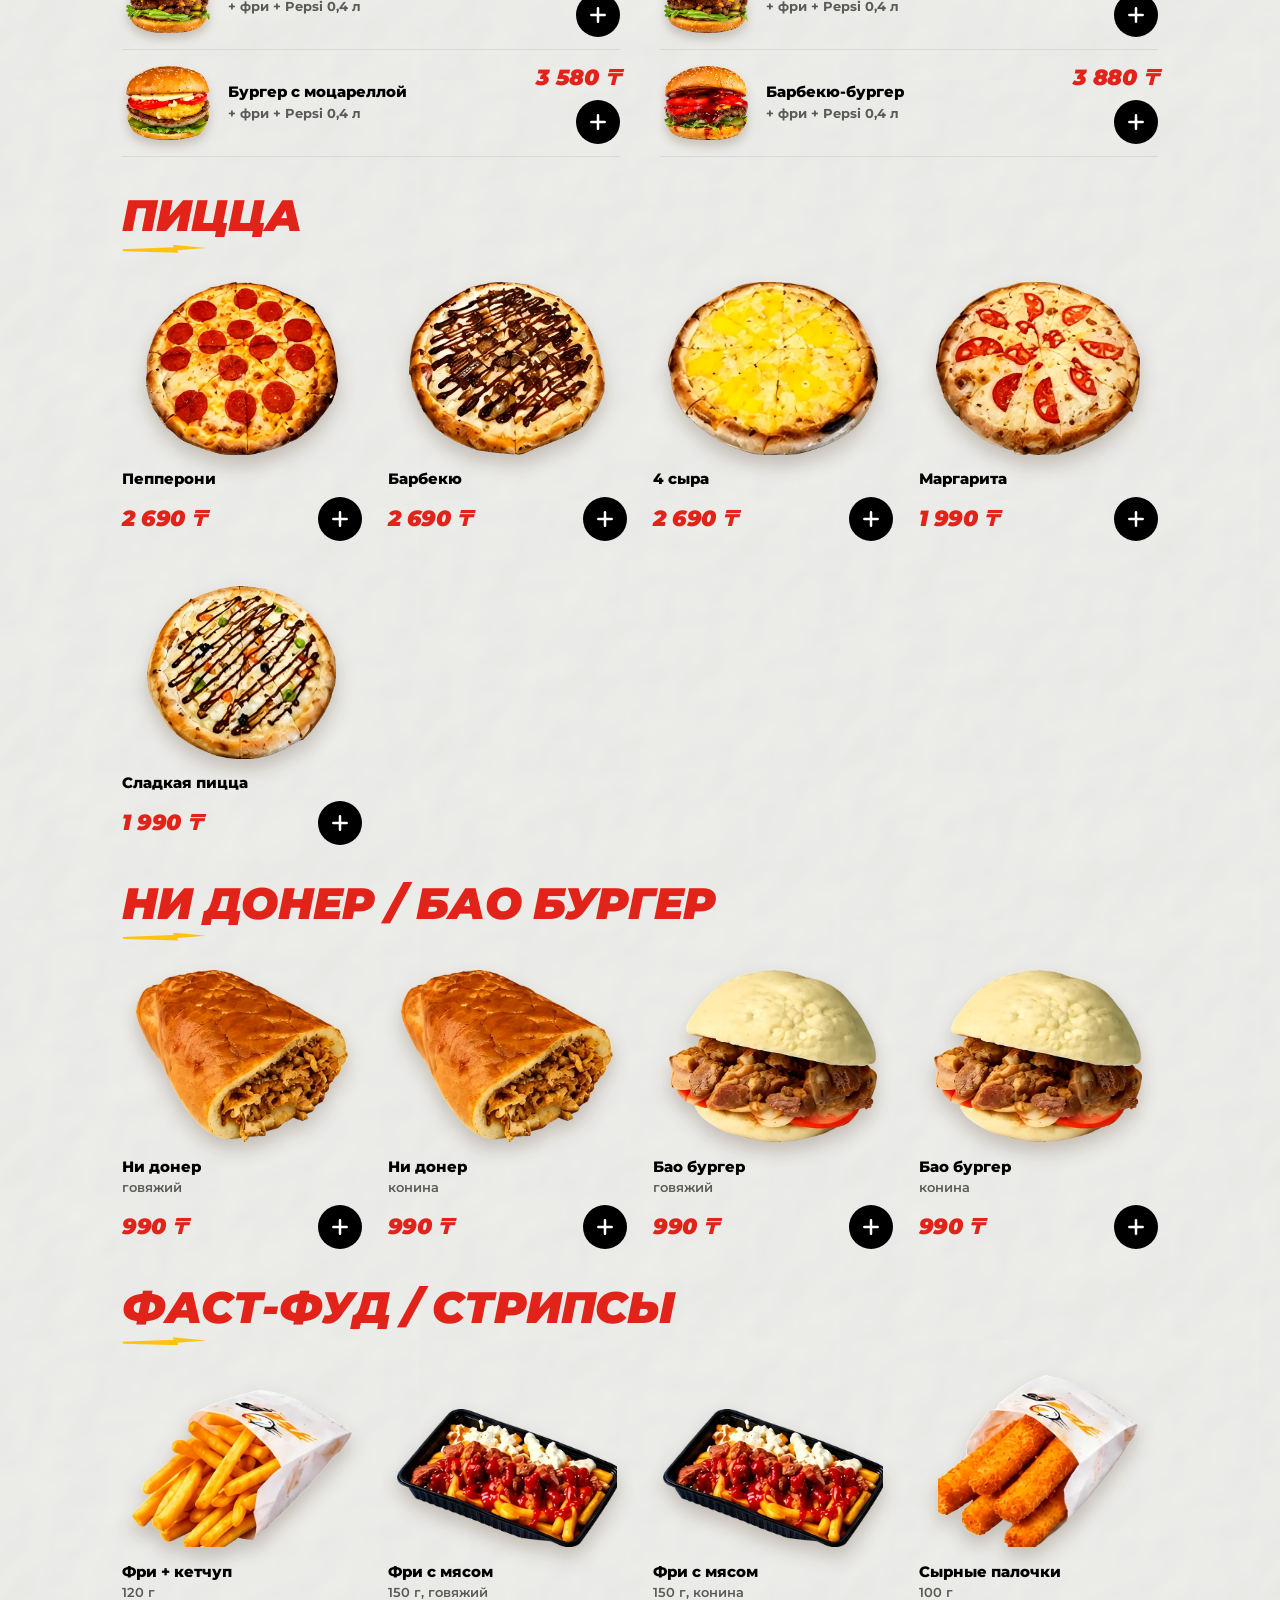
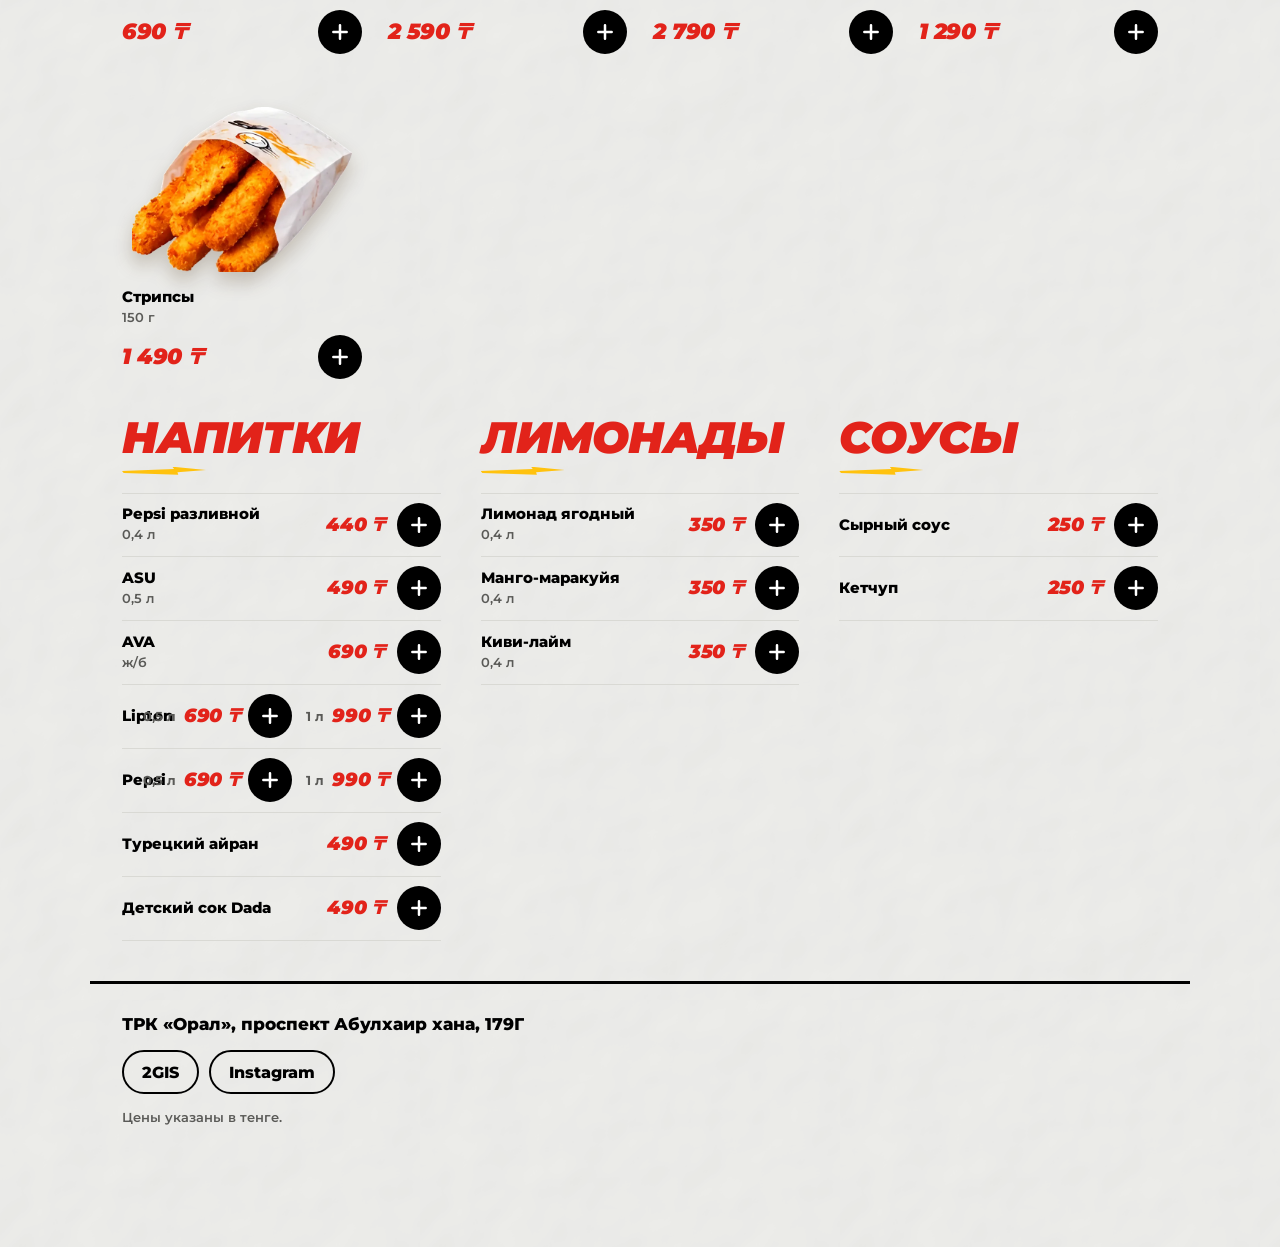
==== commit 5ed4be06: "Add online ordering with Kaspi and Halyk payment and a kitchen screen - Supabase backend (Frankfurt)" ====
--- a/index.html
+++ b/index.html
@@ -111,12 +111,40 @@
     <ul class="sheet__list" id="sheetList"></ul>
     <div class="sheet__total"><span data-t="total"></span><strong id="sheetSum"></strong></div>
     <p class="sheet__gift" id="sheetGift"></p>
-    <p class="sheet__hint" data-t="showCashier"></p>
+    <p class="sheet__hint" id="cashierHint" data-t="showCashier"></p>
+
+    <form class="checkout" id="checkout" novalidate hidden>
+      <fieldset class="seg">
+        <legend data-t="whereEat"></legend>
+        <label><input type="radio" name="mode" value="table" checked><span data-t="atTable"></span></label>
+        <label><input type="radio" name="mode" value="pickup"><span data-t="takeaway"></span></label>
+      </fieldset>
+      <div class="field" id="tableField">
+        <label for="tableNo" data-t="tableNo"></label>
+        <input id="tableNo" name="table" type="text" inputmode="numeric" pattern="[0-9]*" maxlength="3" autocomplete="off">
+      </div>
+      <fieldset class="pay">
+        <legend data-t="payment"></legend>
+        <label class="pay__opt">
+          <input type="radio" name="provider" value="kaspi" checked>
+          <span class="pay__box"><b>Kaspi</b><small data-t="kaspiSub"></small></span>
+        </label>
+        <label class="pay__opt" id="cardOption" hidden>
+          <input type="radio" name="provider" value="halyk">
+          <span class="pay__box"><b data-t="cardOnline"></b><small data-t="cardSub"></small></span>
+        </label>
+      </fieldset>
+      <p class="checkout__test" id="testMode" hidden data-t="testMode"></p>
+      <p class="checkout__error" id="checkoutError" role="alert"></p>
+      <button type="submit" class="cta" id="submitOrder"><span id="submitLabel"></span></button>
+    </form>
     <button type="button" class="sheet__clear" id="clearAll" data-t="clear"></button>
   </section>
 </div>
 
-<script src="data.js"></script>
+<a class="myorder" id="myOrder" hidden></a>
+
+<script src="config.js"></script>
 <script src="app.js"></script>
 </body>
 </html>
--- a/styles.css
+++ b/styles.css
@@ -459,7 +459,91 @@
 .sheet__gift { margin: 0; padding: 12px 14px; border-radius: 12px; background: var(--yellow); font-weight: 800; font-size: 15px; }
 .sheet__gift.pending { background: var(--paper); font-weight: 700; }
 .sheet__hint { margin: 14px 0 0; color: var(--grey); font-size: 14px; font-weight: 600; }
+.sheet__hint[hidden] { display: none; }
 .sheet__clear { margin-top: 10px; min-height: 44px; padding: 0; border: 0; background: none; color: var(--red-deep); font-weight: 800; text-decoration: underline; text-underline-offset: 3px; }
+
+/* ---------- Оформление заказа ---------- */
+.checkout { margin-top: 18px; display: grid; gap: 16px; }
+.checkout[hidden], .pay__opt[hidden] { display: none; }
+.pay.single { grid-template-columns: 1fr; }
+.checkout fieldset { border: 0; margin: 0; padding: 0; min-width: 0; }
+.checkout legend { padding: 0; margin-bottom: 8px; font-weight: 900; font-style: italic; font-size: 16px; text-transform: uppercase; }
+
+/* Переключатель «За столиком / Навынос» */
+.seg { display: grid !important; grid-template-columns: 1fr 1fr; gap: 0; }
+.seg legend { grid-column: 1 / -1; }
+.seg label { position: relative; }
+.seg input, .pay input { position: absolute; opacity: 0; inset: 0; margin: 0; cursor: pointer; }
+.seg span {
+  display: flex; align-items: center; justify-content: center;
+  min-height: 48px; padding: 0 10px;
+  border: 2px solid var(--ink);
+  font-weight: 800; font-size: 15px; text-align: center;
+  transition: background-color .2s, color .2s;
+}
+.seg label:first-of-type span { border-radius: 14px 0 0 14px; }
+.seg label:last-of-type span { border-radius: 0 14px 14px 0; border-left: 0; }
+.seg input:checked + span { background: var(--ink); color: var(--yellow); }
+.seg input:focus-visible + span, .pay input:focus-visible + .pay__box { outline: 3px solid var(--yellow); outline-offset: 2px; }
+
+.field { display: grid; gap: 6px; }
+.field[hidden] { display: none; }
+.field label { font-weight: 800; font-size: 14px; }
+.field input {
+  width: 100%; min-height: 52px; padding: 0 16px;
+  border: 2px solid var(--ink); border-radius: 14px;
+  background: var(--white);
+  font: 900 italic 24px var(--font); letter-spacing: .04em;
+}
+.field input:focus { outline: 3px solid var(--yellow); outline-offset: 1px; }
+
+/* Способ оплаты */
+.pay { display: grid !important; grid-template-columns: 1fr 1fr; gap: 10px; }
+.pay legend { grid-column: 1 / -1; }
+.pay__opt { position: relative; }
+.pay__box {
+  display: flex; flex-direction: column; gap: 3px; height: 100%;
+  min-height: 72px; padding: 12px 14px;
+  border: 2px solid var(--line); border-radius: 14px; background: var(--white);
+  transition: border-color .2s, box-shadow .2s;
+}
+.pay__box b { font-weight: 900; font-size: 16px; }
+.pay__box small { color: var(--grey); font-weight: 600; font-size: 12.5px; line-height: 1.3; }
+.pay input:checked + .pay__box { border-color: var(--ink); box-shadow: 3px 3px 0 var(--ink); }
+.pay input[value="kaspi"]:checked + .pay__box b { color: var(--red-deep); }
+
+.checkout__test { margin: -4px 0 0; padding: 8px 12px; border-radius: 10px; background: #fff4cc; font-size: 13px; font-weight: 700; }
+.checkout__error { margin: 0; min-height: 0; color: var(--red-deep); font-weight: 800; font-size: 14px; }
+.checkout__error:empty { display: none; }
+
+.cta {
+  min-height: 58px; width: 100%;
+  border: 0; border-radius: 16px;
+  background: var(--red); color: var(--white);
+  font: 900 italic 19px var(--font); letter-spacing: -.01em;
+  box-shadow: 4px 4px 0 var(--ink);
+  transition: transform .15s, box-shadow .15s, background-color .2s;
+}
+.cta:active { transform: translate(3px, 3px); box-shadow: 1px 1px 0 var(--ink); }
+.cta:disabled { background: #b5544f; cursor: progress; }
+.checkout.busy .cta span::after { content: ""; display: inline-block; width: 16px; height: 16px; margin-left: 10px; vertical-align: -2px; border: 3px solid rgba(255,255,255,.45); border-top-color: #fff; border-radius: 50%; animation: spin .8s linear infinite; }
+@keyframes spin { to { transform: rotate(360deg); } }
+
+/* Плашка текущего заказа */
+.myorder {
+  position: fixed; z-index: 25; top: 12px; left: 50%; transform: translateX(-50%);
+  display: inline-flex; align-items: center; gap: 10px;
+  min-height: 44px; padding: 6px 16px;
+  border-radius: 999px; background: var(--ink); color: var(--white);
+  text-decoration: none; font-size: 14px; font-weight: 700;
+  box-shadow: 0 8px 20px -8px rgba(0,0,0,.5);
+}
+.myorder[hidden] { display: none; }
+.myorder b { color: var(--yellow); font-weight: 900; font-style: italic; }
+.myorder.ready { background: var(--yellow); color: var(--ink); }
+.myorder.ready b { color: var(--red-deep); }
+.tabs { top: 0; }
+.loadfail { padding: 40px 0; text-align: center; font-weight: 800; }
 
 /* ---------- Движение ----------
    Токены: вход — пружина, выход быстрее входа, шаг волны 45 мс.
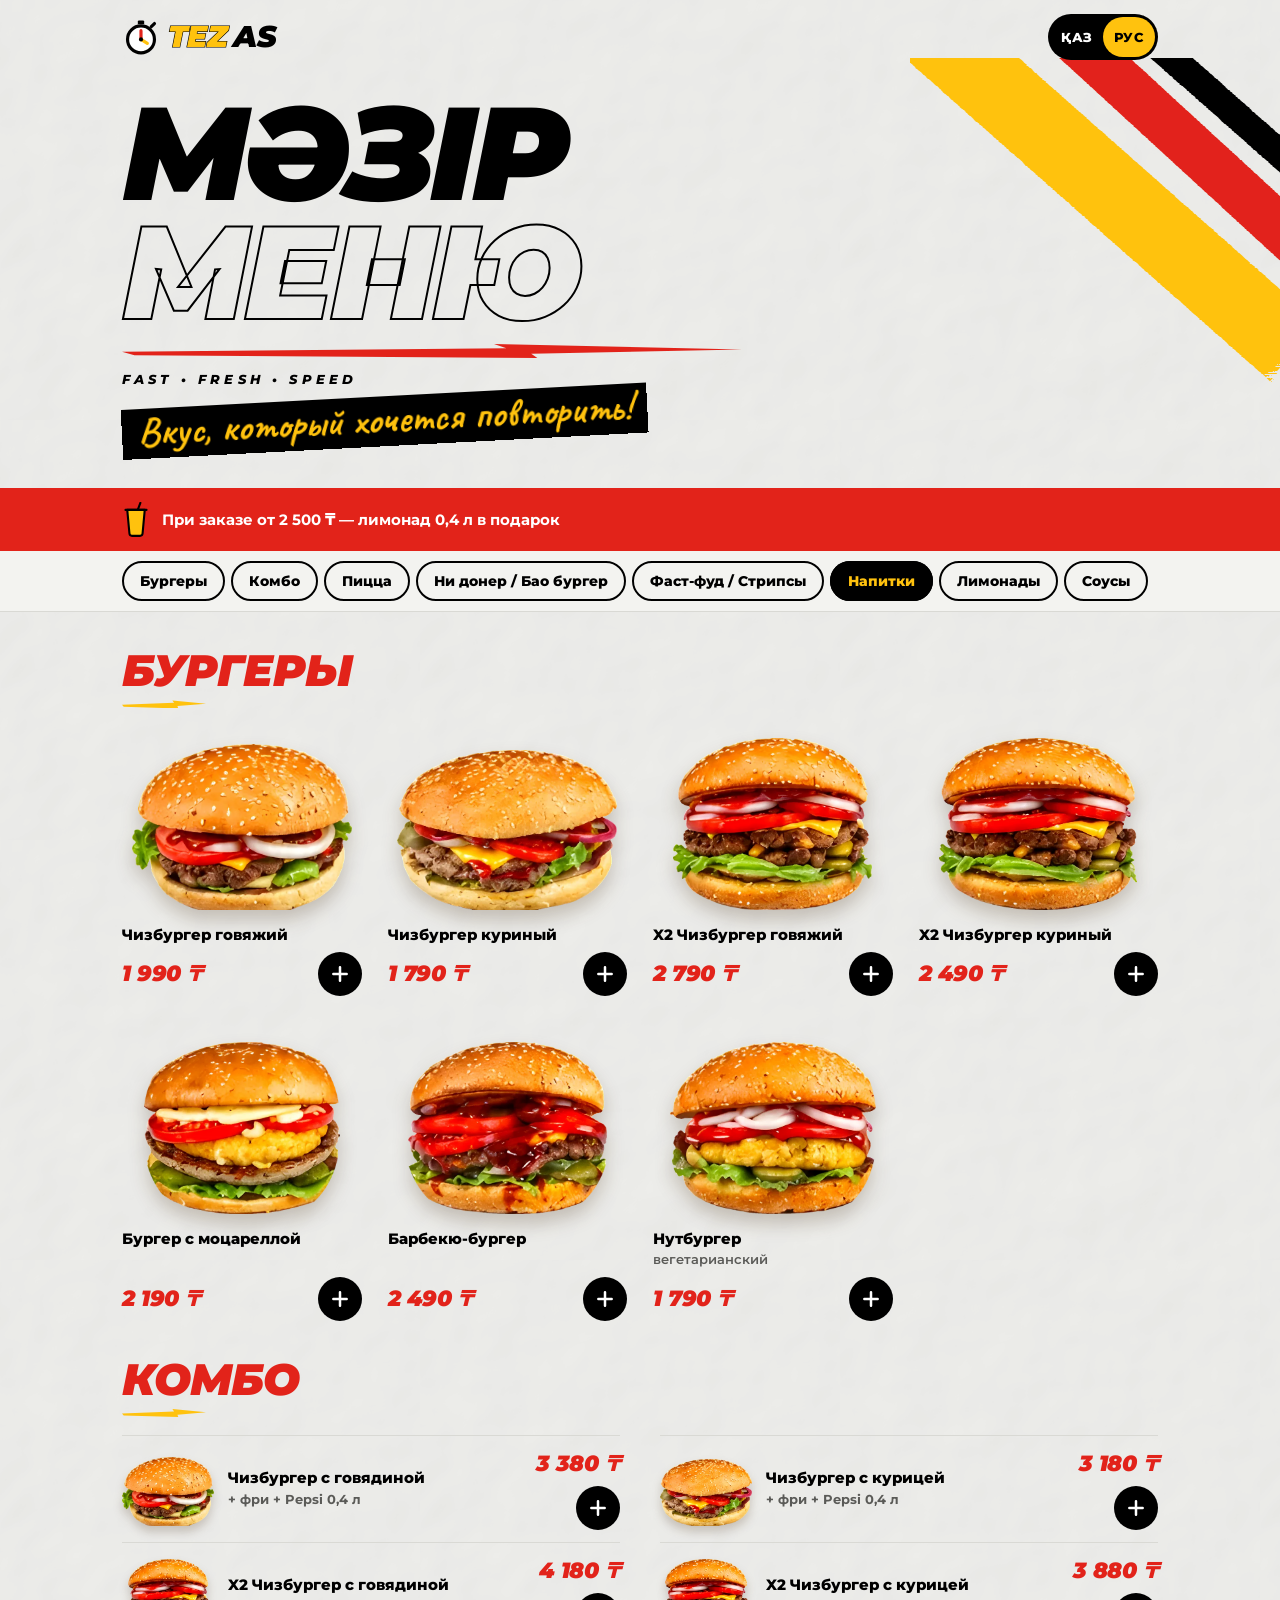
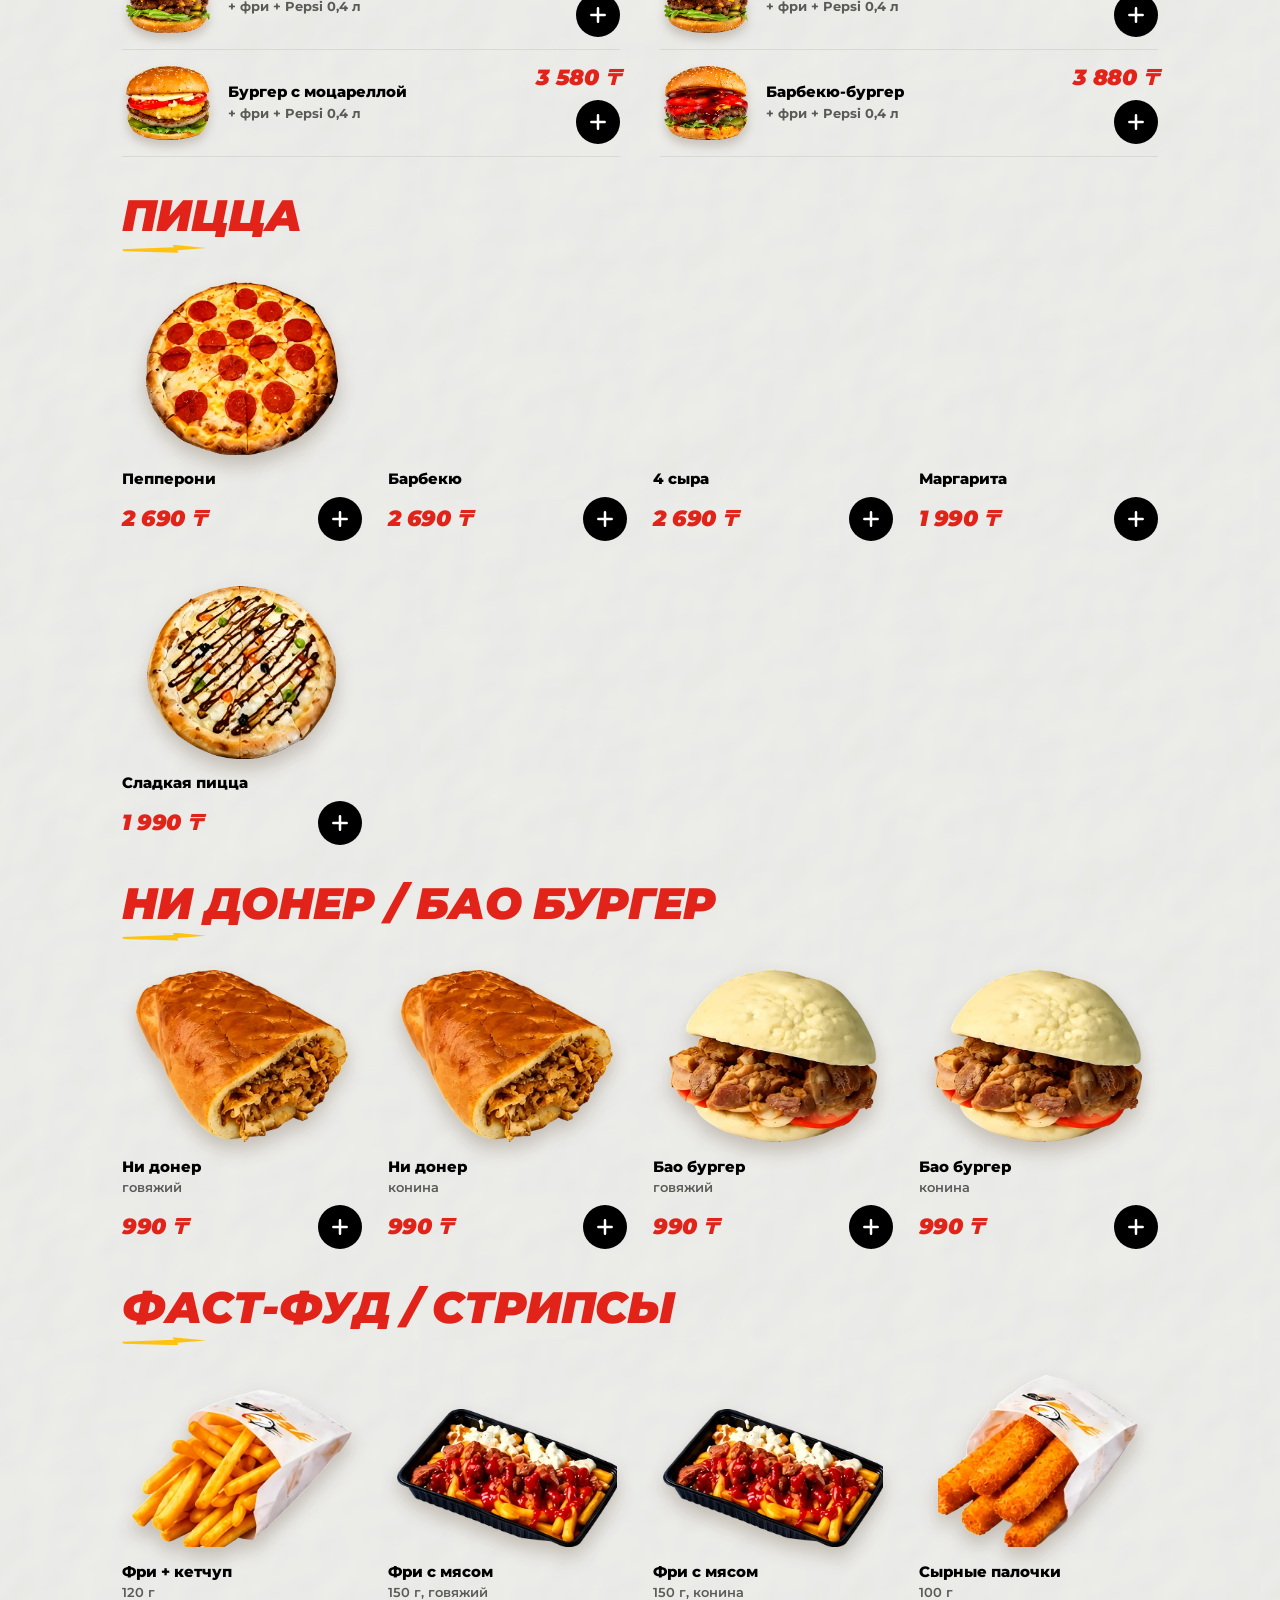
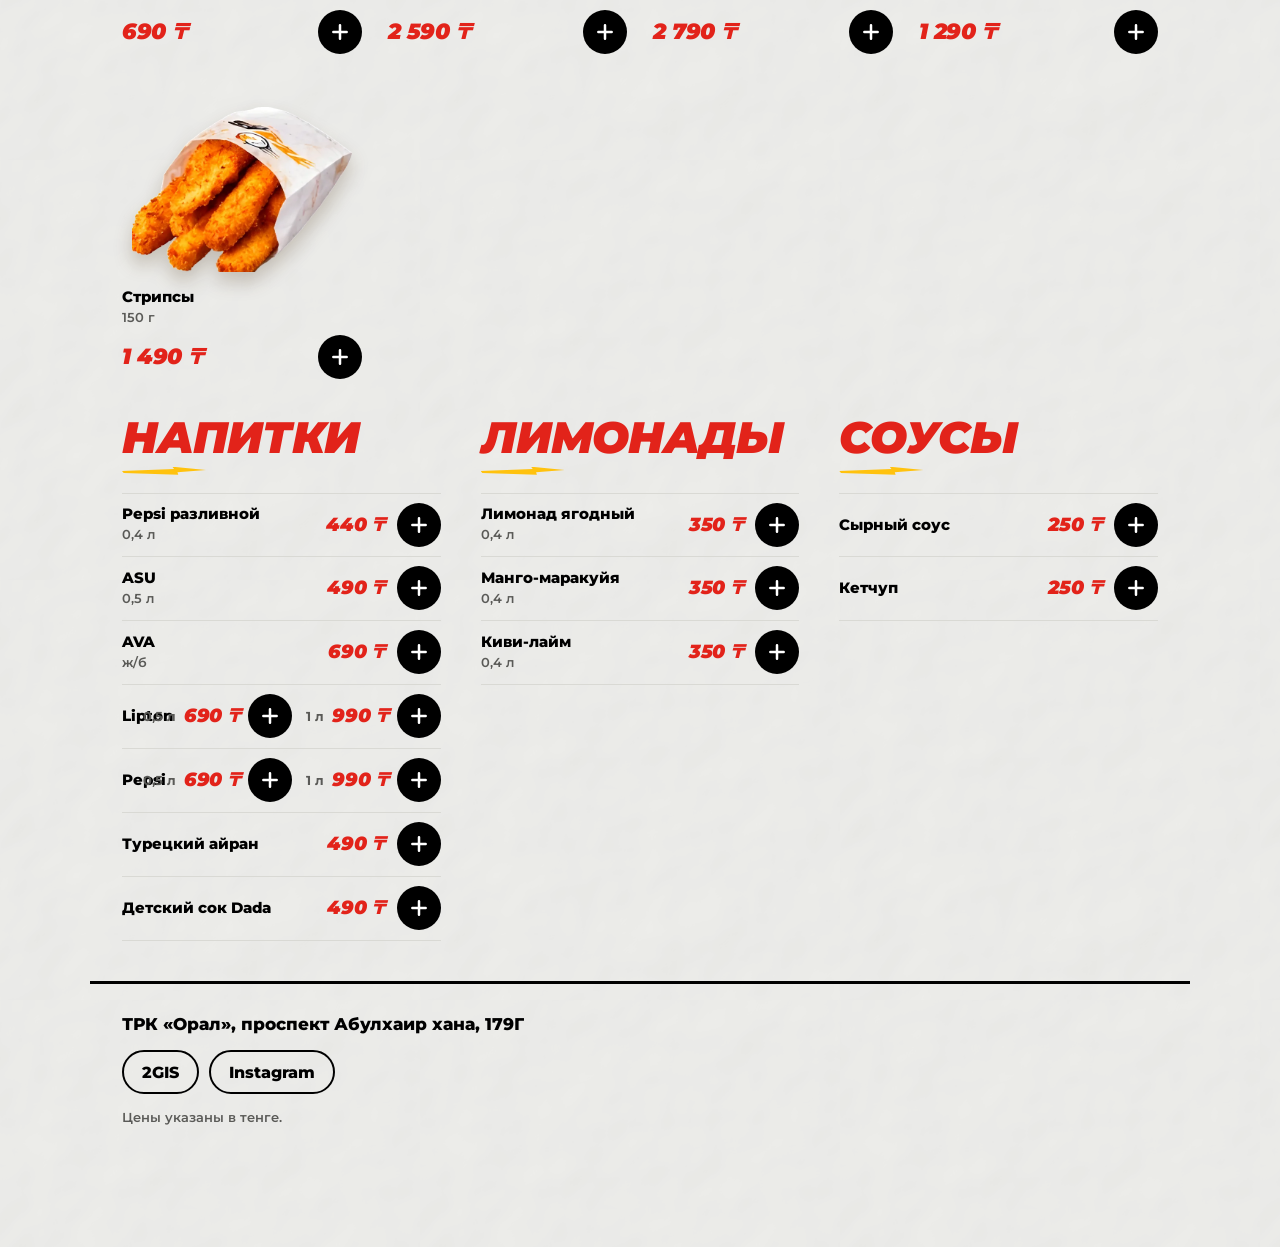
==== commit 403071db: "Add Homebank payment: opens the Halyk app with the order amount - api: homebank provider via Halyk e" ====
--- a/index.html
+++ b/index.html
@@ -129,7 +129,11 @@
           <input type="radio" name="provider" value="kaspi" checked>
           <span class="pay__box"><b>Kaspi</b><small data-t="kaspiSub"></small></span>
         </label>
-        <label class="pay__opt" id="cardOption" hidden>
+        <label class="pay__opt" data-online hidden>
+          <input type="radio" name="provider" value="homebank">
+          <span class="pay__box"><b>Homebank</b><small data-t="homebankSub"></small></span>
+        </label>
+        <label class="pay__opt" data-online hidden>
           <input type="radio" name="provider" value="halyk">
           <span class="pay__box"><b data-t="cardOnline"></b><small data-t="cardSub"></small></span>
         </label>
--- a/styles.css
+++ b/styles.css
@@ -498,7 +498,8 @@
 .field input:focus { outline: 3px solid var(--yellow); outline-offset: 1px; }
 
 /* Способ оплаты */
-.pay { display: grid !important; grid-template-columns: 1fr 1fr; gap: 10px; }
+.pay { display: grid !important; grid-template-columns: 1fr; gap: 8px; }
+.pay .pay__box { min-height: 60px; padding: 10px 14px; }
 .pay legend { grid-column: 1 / -1; }
 .pay__opt { position: relative; }
 .pay__box {
